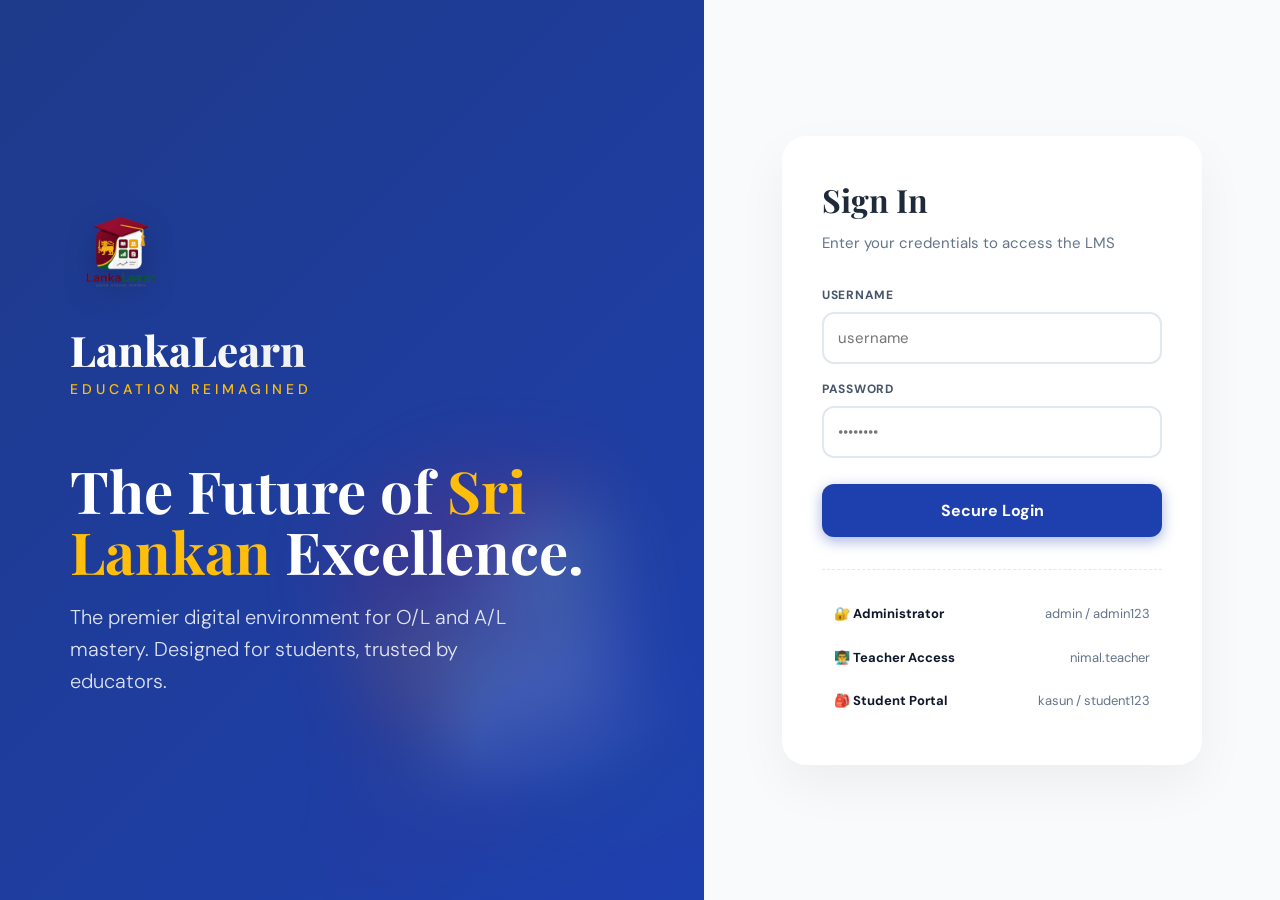
==== static/index.html @ 2060f564 "Initial commit of LankaLearn LMS" ====
<!DOCTYPE html>
<html lang="en">
<head>
    <meta charset="UTF-8">
    <meta name="viewport" content="width=device-width, initial-scale=1.0">
    <title>LankaLearn LMS – Sign In</title>
    
    <link rel="preconnect" href="https://fonts.googleapis.com">
    <link href="https://fonts.googleapis.com/css2?family=Playfair+Display:wght@700;800&family=DM+Sans:wght@300;400;500;700&display=swap" rel="stylesheet">
    
    <link rel="stylesheet" href="/static/styles.css">

    <style>
        :root {
            --sl-gold: #ffbe0b; 
            --sl-blue: #1e3a8a;
        }

        body.login-body {
            min-height: 100vh;
            display: grid;
            grid-template-columns: 1.1fr 0.9fr;
            font-family: 'DM Sans', sans-serif;
            background: #ffffff;
            margin: 0;
        }

        /* --- Left Panel (The "Hero" Section) --- */
        .login-left {
            background: linear-gradient(135deg, #1e3a8a 0%, #1e40af 100%);
            display: flex;
            flex-direction: column;
            justify-content: center;
            align-items: flex-start;
            padding: 60px 10%;
            position: relative;
            overflow: hidden;
            color: white;
        }

        /* Large Blurred Background Logo (The Watermark) */
        .bg-watermark {
            position: absolute;
            right: -10%;
            bottom: -5%;
            width: 80%;
            opacity: 0.15;
            filter: blur(40px) brightness(1.5);
            pointer-events: none;
            transform: rotate(-15deg);
            z-index: 0;
        }

        .brand-logo-container {
            position: relative;
            z-index: 2;
            margin-bottom: 60px;
        }

        /* Main Logo */
        .main-logo {
            height: 100px; 
            width: auto;
            margin-bottom: 20px;
            filter: drop-shadow(0 10px 15px rgba(0,0,0,0.2));
        }

        .brand-name {
            font-family: 'Playfair Display', serif;
            font-size: 42px;
            font-weight: 800;
            line-height: 1;
            background: linear-gradient(to right, #ffffff, #f0f0f0);
            -webkit-background-clip: text;
            background-clip: text; /* FIX: Added standard property */
            -webkit-text-fill-color: transparent;
        }

        .brand-tagline {
            font-size: 14px;
            font-weight: 500;
            color: var(--sl-gold);
            letter-spacing: 4px;
            text-transform: uppercase;
            margin-top: 8px;
        }

        .login-headline {
            font-family: 'Playfair Display', serif;
            font-size: 58px;
            line-height: 1.05;
            font-weight: 700;
            margin-bottom: 20px;
            position: relative;
            z-index: 2;
        }

        .login-headline span {
            color: var(--sl-gold);
        }

        .login-subtext {
            font-size: 20px;
            color: rgba(255,255,255,0.85);
            line-height: 1.6;
            max-width: 480px;
            position: relative;
            z-index: 2;
            font-weight: 300;
        }

        /* --- Right Panel (Clean & Modern) --- */
        .login-right {
            display: flex;
            flex-direction: column;
            justify-content: center;
            align-items: center;
            padding: 60px;
            background: #f8fafc;
        }

        .login-card {
            width: 100%;
            max-width: 420px;
            background: white;
            padding: 40px;
            border-radius: 24px;
            box-shadow: 0 20px 50px rgba(0,0,0,0.05);
        }

        .login-title {
            font-family: 'Playfair Display', serif;
            font-size: 32px;
            font-weight: 700;
            color: #1e293b;
            margin-bottom: 8px;
        }

        .login-subtitle {
            font-size: 15px;
            color: #64748b;
            margin-bottom: 32px;
        }

        .login-btn {
            width: 100%;
            padding: 16px;
            background: #1e40af;
            color: white;
            border: none;
            border-radius: 12px;
            font-family: 'DM Sans', sans-serif;
            font-size: 16px;
            font-weight: 700;
            cursor: pointer;
            transition: all 0.3s cubic-bezier(0.4, 0, 0.2, 1);
            margin-top: 10px;
            box-shadow: 0 4px 14px rgba(30, 64, 175, 0.4);
        }

        .login-btn:hover {
            background: #1e3a8a;
            transform: translateY(-2px);
            box-shadow: 0 6px 20px rgba(30, 64, 175, 0.5);
        }

        /* Form Controls */
        .form-group label {
            font-size: 12px;
            font-weight: 700;
            color: #475569;
            text-transform: uppercase;
            margin-bottom: 8px;
            display: block;
        }

        .form-control {
            border: 2px solid #e2e8f0 !important;
            padding: 14px !important;
            border-radius: 12px !important;
            background: #ffffff !important;
            font-size: 15px !important;
        }

        .form-control:focus {
            border-color: #1e40af !important;
            box-shadow: 0 0 0 4px rgba(30, 64, 175, 0.1) !important;
        }

        /* Demo Section */
        .demo-creds {
            margin-top: 32px;
            border-top: 1px dashed #e2e8f0;
            padding-top: 24px;
        }

        .demo-row {
            display: flex;
            justify-content: space-between;
            padding: 10px 12px;
            border-radius: 8px;
            cursor: pointer;
            margin-bottom: 4px;
            transition: all 0.2s;
            font-size: 13px;
        }

        .demo-row:hover {
            background: #eff6ff;
            color: #1e40af;
        }

        @media (max-width: 1024px) {
            body.login-body { grid-template-columns: 1fr; }
            .login-left { display: none; }
        }
    </style>
</head>
<body class="login-body">

<div class="login-left">
    <img src="/static/logo/logo.PNG" class="bg-watermark" alt="">

    <div class="brand-logo-container">
        <img src="/static/logo/logo.PNG" class="main-logo" alt="LankaLearn Logo">
        <div class="brand-name">LankaLearn</div>
        <div class="brand-tagline">Education Reimagined</div>
    </div>

    <h1 class="login-headline">The Future of <span>Sri Lankan</span> Excellence.</h1>
    <p class="login-subtext">
        The premier digital environment for O/L and A/L mastery. Designed for students, trusted by educators.
    </p>
</div>

<div class="login-right">
    <div class="login-card">
        <h2 class="login-title">Sign In</h2>
        <p class="login-subtitle">Enter your credentials to access the LMS</p>

        <div class="error-msg" id="loginError"></div>

        <form id="loginForm">
            <div class="form-group">
                <label>Username</label>
                <input type="text" id="username" class="form-control" placeholder="username" required autocomplete="username">
            </div>
            <div class="form-group">
                <label>Password</label>
                <input type="password" id="password" class="form-control" placeholder="••••••••" required autocomplete="current-password">
            </div>
            <button type="submit" class="login-btn">Secure Login</button>
        </form>

        <div class="demo-creds">
            <div class="demo-row" onclick="fillCreds('admin','admin123')">
                <span class="bold">🔐 Administrator</span>
                <span class="text-muted">admin / admin123</span>
            </div>
            <div class="demo-row" onclick="fillCreds('nimal.teacher','teacher123')">
                <span class="bold">👨‍🏫 Teacher Access</span>
                <span class="text-muted">nimal.teacher</span>
            </div>
            <div class="demo-row" onclick="fillCreds('kasun','student123')">
                <span class="bold">🎒 Student Portal</span>
                <span class="text-muted">kasun / student123</span>
            </div>
        </div>
    </div>
</div>

<script>
    function fillCreds(u, p) {
        document.getElementById('username').value = u;
        document.getElementById('password').value = p;
        document.getElementById('username').focus();
    }

    document.getElementById('loginForm').addEventListener('submit', async (e) => {
        e.preventDefault();
        const errEl = document.getElementById('loginError');
        const btn = e.target.querySelector('button');
        
        errEl.style.display = 'none';
        btn.textContent = 'Verifying...';
        btn.disabled = true;

        const fd = new FormData();
        fd.append('username', document.getElementById('username').value);
        fd.append('password', document.getElementById('password').value);

        try {
            const res = await fetch('/api/auth/login', { method:'POST', body: fd });
            if (res.ok) {
                window.location.href = '/dashboard';
            } else {
                const data = await res.json();
                errEl.textContent = data.detail || 'Authentication failed.';
                errEl.style.display = 'block';
                btn.textContent = 'Secure Login';
                btn.disabled = false;
            }
        } catch (err) {
            errEl.textContent = 'Connection error.';
            errEl.style.display = 'block';
            btn.textContent = 'Secure Login';
            btn.disabled = false;
        }
    });
</script>
</body>
</html>
---- static/styles.css ----
/* ============================================================
   LankaLearn LMS — Canvas-inspired styles
   Primary: #1e40af | Accent: #2563eb | Font: DM Sans
   ============================================================ */

:root {
  --primary: #1e40af;
  --primary-dark: #1e3a8a;
  --primary-light: #dbeafe;
  --primary-mid: #2563eb;
  --accent: #0ea5e9;
  --success: #16a34a;
  --warning: #d97706;
  --danger: #dc2626;
  --sidebar-w: 240px;
  --header-h: 58px;
  --text: #0f172a;
  --text-muted: #64748b;
  --text-light: #94a3b8;
  --border: #e2e8f0;
  --bg: #f1f5f9;
  --card-bg: #ffffff;
  --radius: 10px;
  --shadow: 0 1px 3px rgba(0,0,0,0.08), 0 1px 2px rgba(0,0,0,0.04);
  --shadow-md: 0 4px 12px rgba(0,0,0,0.1);
}

*, *::before, *::after { box-sizing: border-box; margin: 0; padding: 0; }

body {
  font-family: 'DM Sans', sans-serif;
  color: var(--text);
  background: var(--bg);
  line-height: 1.5;
  font-size: 14px;
}

/* ---- Header ---- */
.top-header {
  position: fixed;
  top: 0; left: 0; right: 0;
  height: var(--header-h);
  background: var(--primary-dark);
  display: flex;
  align-items: center;
  justify-content: space-between;
  padding: 0 20px 0 16px;
  z-index: 200;
  box-shadow: 0 2px 8px rgba(0,0,0,0.2);
}

.header-left {
  display: flex;
  align-items: center;
  gap: 16px;
}

.sidebar-toggle {
  background: none;
  border: none;
  color: rgba(255,255,255,0.8);
  font-size: 20px;
  cursor: pointer;
  padding: 4px 8px;
  border-radius: 6px;
  transition: background 0.15s, color 0.15s;
}
.sidebar-toggle:hover { background: rgba(255,255,255,0.1); color: white; }

.brand {
  display: flex;
  align-items: center;
  gap: 9px;
  text-decoration: none;
}
.brand-icon-small { font-size: 22px; }
.brand-text {
  font-family: 'Playfair Display', serif;
  font-size: 19px;
  font-weight: 700;
  color: white;
  letter-spacing: -0.3px;
}

.page-title-area {
  padding-left: 16px;
  border-left: 1px solid rgba(255,255,255,0.2);
  margin-left: 4px;
}
.page-title {
  font-size: 14px;
  font-weight: 500;
  color: rgba(255,255,255,0.75);
}

.header-right { display: flex; align-items: center; gap: 16px; }

.header-user {
  display: flex;
  align-items: center;
  gap: 10px;
  cursor: pointer;
  position: relative;
  padding: 6px 10px;
  border-radius: 8px;
  transition: background 0.15s;
}
.header-user:hover { background: rgba(255,255,255,0.1); }
.header-user:hover .user-dropdown { display: block; }

.user-avatar {
  width: 34px; height: 34px;
  background: linear-gradient(135deg, #60a5fa, #a78bfa);
  border-radius: 50%;
  display: flex;
  align-items: center;
  justify-content: center;
  font-weight: 700;
  font-size: 13px;
  color: white;
  flex-shrink: 0;
}

.user-name {
  font-size: 13px;
  font-weight: 600;
  color: white;
}
.user-role {
  font-size: 11px;
  color: rgba(255,255,255,0.6);
  text-transform: capitalize;
}

.user-dropdown {
  display: none;
  position: absolute;
  top: calc(100% + 4px);
  right: 0;
  background: white;
  border: 1px solid var(--border);
  border-radius: 8px;
  box-shadow: var(--shadow-md);
  min-width: 140px;
  overflow: hidden;
  z-index: 300;
}
.dropdown-item {
  padding: 10px 16px;
  font-size: 13px;
  color: var(--text);
  cursor: pointer;
  transition: background 0.15s;
}
.dropdown-item:hover { background: #f8fafc; }

/* ---- Layout ---- */
.app-layout {
  display: flex;
  margin-top: var(--header-h);
  min-height: calc(100vh - var(--header-h));
}

/* ---- Sidebar ---- */
.sidebar {
  width: var(--sidebar-w);
  background: white;
  border-right: 1px solid var(--border);
  flex-shrink: 0;
  position: fixed;
  top: var(--header-h);
  bottom: 0;
  left: 0;
  overflow-y: auto;
  transition: transform 0.25s;
  z-index: 100;
}
.sidebar.collapsed { transform: translateX(calc(-1 * var(--sidebar-w))); }

.sidebar-section {
  padding: 12px 0;
}

.sidebar-heading {
  font-size: 10px;
  font-weight: 700;
  text-transform: uppercase;
  letter-spacing: 1.2px;
  color: var(--text-light);
  padding: 12px 20px 6px;
}

.sidebar-item {
  display: flex;
  align-items: center;
  gap: 10px;
  padding: 9px 20px;
  color: var(--text-muted);
  font-size: 13.5px;
  font-weight: 500;
  cursor: pointer;
  border-left: 3px solid transparent;
  transition: all 0.15s;
  user-select: none;
}
.sidebar-item:hover {
  background: var(--primary-light);
  color: var(--primary);
  border-left-color: var(--primary-light);
}
.sidebar-item.active {
  background: var(--primary-light);
  color: var(--primary-dark);
  border-left-color: var(--primary);
  font-weight: 600;
}
.sidebar-item .si-icon { font-size: 16px; width: 20px; text-align: center; }
.sidebar-item .si-badge {
  margin-left: auto;
  background: var(--primary);
  color: white;
  border-radius: 10px;
  font-size: 10px;
  padding: 1px 7px;
  font-weight: 600;
}

.sidebar-divider {
  height: 1px;
  background: var(--border);
  margin: 8px 16px;
}

.sidebar-course-list {
  padding: 0;
}
.sidebar-course-item {
  display: flex;
  align-items: center;
  gap: 10px;
  padding: 8px 20px;
  cursor: pointer;
  border-left: 3px solid transparent;
  transition: all 0.15s;
}
.sidebar-course-item:hover { background: #f8fafc; border-left-color: var(--border); }
.sidebar-course-item.active { background: var(--primary-light); border-left-color: var(--primary); }
.course-dot {
  width: 28px; height: 28px;
  border-radius: 8px;
  display: flex; align-items: center; justify-content: center;
  font-size: 11px;
  font-weight: 700;
  color: white;
  flex-shrink: 0;
}
.course-dot-label {
  font-size: 12.5px;
  font-weight: 500;
  color: var(--text-muted);
  line-height: 1.2;
}
.course-dot-code { font-size: 10px; color: var(--text-light); }

/* ---- Main Content ---- */
.main-content {
  flex: 1;
  margin-left: var(--sidebar-w);
  padding: 28px;
  min-height: calc(100vh - var(--header-h));
  transition: margin-left 0.25s;
}
.main-content.expanded { margin-left: 0; }

/* ---- Cards ---- */
.card {
  background: var(--card-bg);
  border: 1px solid var(--border);
  border-radius: var(--radius);
  box-shadow: var(--shadow);
  overflow: hidden;
}
.card-header {
  padding: 16px 20px;
  border-bottom: 1px solid var(--border);
  display: flex;
  align-items: center;
  justify-content: space-between;
  background: #fafafa;
}
.card-title {
  font-size: 15px;
  font-weight: 700;
  color: var(--text);
}
.card-body { padding: 20px; }

/* ---- Page Header ---- */
.page-header {
  margin-bottom: 24px;
}
.page-header h1 {
  font-family: 'Playfair Display', serif;
  font-size: 26px;
  font-weight: 700;
  color: var(--text);
  margin-bottom: 4px;
}
.page-header p {
  font-size: 14px;
  color: var(--text-muted);
}
.page-header-row {
  display: flex;
  align-items: flex-start;
  justify-content: space-between;
  gap: 16px;
}

/* ---- Buttons ---- */
.btn {
  display: inline-flex;
  align-items: center;
  gap: 6px;
  padding: 8px 16px;
  border-radius: 8px;
  font-family: 'DM Sans', sans-serif;
  font-size: 13.5px;
  font-weight: 600;
  cursor: pointer;
  border: none;
  transition: all 0.15s;
  white-space: nowrap;
}
.btn-primary {
  background: var(--primary);
  color: white;
}
.btn-primary:hover { background: var(--primary-dark); box-shadow: 0 4px 12px rgba(30,64,175,0.3); }

.btn-secondary {
  background: white;
  color: var(--text);
  border: 1.5px solid var(--border);
}
.btn-secondary:hover { background: #f8fafc; border-color: #cbd5e1; }

.btn-success {
  background: var(--success);
  color: white;
}
.btn-success:hover { background: #15803d; }

.btn-danger {
  background: var(--danger);
  color: white;
}
.btn-danger:hover { background: #b91c1c; }

.btn-sm {
  padding: 5px 11px;
  font-size: 12px;
  border-radius: 6px;
}
.btn-xs {
  padding: 3px 8px;
  font-size: 11px;
  border-radius: 5px;
}
.btn-ghost {
  background: transparent;
  color: var(--primary);
  border: none;
}
.btn-ghost:hover { background: var(--primary-light); }

/* ---- Forms ---- */
.form-row {
  display: grid;
  gap: 16px;
  margin-bottom: 16px;
}
.form-row-2 { grid-template-columns: 1fr 1fr; }
.form-row-3 { grid-template-columns: 1fr 1fr 1fr; }

.form-group { margin-bottom: 16px; }
.form-group label {
  display: block;
  font-size: 12px;
  font-weight: 700;
  color: var(--text-muted);
  text-transform: uppercase;
  letter-spacing: 0.7px;
  margin-bottom: 6px;
}
.form-control {
  width: 100%;
  padding: 9px 13px;
  border: 1.5px solid var(--border);
  border-radius: 8px;
  font-family: 'DM Sans', sans-serif;
  font-size: 13.5px;
  color: var(--text);
  transition: border-color 0.15s, box-shadow 0.15s;
  background: white;
}
.form-control:focus {
  outline: none;
  border-color: var(--primary);
  box-shadow: 0 0 0 3px rgba(30,64,175,0.1);
}
textarea.form-control {
  resize: vertical;
  min-height: 90px;
}
select.form-control { cursor: pointer; }

/* ---- Tables ---- */
.table-wrapper {
  overflow-x: auto;
  border-radius: var(--radius);
  border: 1px solid var(--border);
}
table {
  width: 100%;
  border-collapse: collapse;
}
thead th {
  background: #f8fafc;
  padding: 11px 16px;
  font-size: 11px;
  font-weight: 700;
  text-transform: uppercase;
  letter-spacing: 0.8px;
  color: var(--text-muted);
  border-bottom: 1px solid var(--border);
  text-align: left;
  white-space: nowrap;
}
tbody td {
  padding: 12px 16px;
  border-bottom: 1px solid #f1f5f9;
  font-size: 13.5px;
  color: var(--text);
}
tbody tr:last-child td { border-bottom: none; }
tbody tr:hover { background: #f8fafc; }

/* ---- Badges / Tags ---- */
.badge {
  display: inline-block;
  padding: 2px 9px;
  border-radius: 20px;
  font-size: 11px;
  font-weight: 700;
  text-transform: uppercase;
  letter-spacing: 0.5px;
}
.badge-blue { background: #dbeafe; color: #1e40af; }
.badge-green { background: #dcfce7; color: #15803d; }
.badge-yellow { background: #fef9c3; color: #a16207; }
.badge-red { background: #fee2e2; color: #b91c1c; }
.badge-gray { background: #f1f5f9; color: #475569; }
.badge-purple { background: #ede9fe; color: #6d28d9; }

/* ---- Stat Cards ---- */
.stat-grid {
  display: grid;
  grid-template-columns: repeat(auto-fill, minmax(180px, 1fr));
  gap: 16px;
  margin-bottom: 28px;
}
.stat-card {
  background: white;
  border: 1px solid var(--border);
  border-radius: var(--radius);
  padding: 20px;
  display: flex;
  flex-direction: column;
  gap: 6px;
  box-shadow: var(--shadow);
}
.stat-icon { font-size: 26px; margin-bottom: 4px; }
.stat-value {
  font-size: 30px;
  font-weight: 700;
  color: var(--primary-dark);
  font-family: 'Playfair Display', serif;
}
.stat-label { font-size: 12px; color: var(--text-muted); font-weight: 500; }

/* ---- Course Cards ---- */
.course-grid {
  display: grid;
  grid-template-columns: repeat(auto-fill, minmax(280px, 1fr));
  gap: 18px;
}
.course-card {
  background: white;
  border: 1px solid var(--border);
  border-radius: var(--radius);
  overflow: hidden;
  box-shadow: var(--shadow);
  transition: transform 0.2s, box-shadow 0.2s;
  cursor: pointer;
}
.course-card:hover { transform: translateY(-2px); box-shadow: var(--shadow-md); }
.course-card-banner {
  height: 8px;
}
.course-card-body { padding: 18px; }
.course-card-code {
  font-size: 10.5px;
  font-weight: 700;
  text-transform: uppercase;
  letter-spacing: 1px;
  color: var(--primary);
  margin-bottom: 4px;
}
.course-card-name {
  font-size: 16px;
  font-weight: 700;
  color: var(--text);
  margin-bottom: 6px;
  line-height: 1.3;
}
.course-card-desc {
  font-size: 12.5px;
  color: var(--text-muted);
  margin-bottom: 14px;
  line-height: 1.5;
  display: -webkit-box;
  -webkit-line-clamp: 2;
  line-clamp: 2; /* FIX: Added standard property */
  -webkit-box-orient: vertical;
  overflow: hidden;
}
.course-card-footer {
  display: flex;
  align-items: center;
  justify-content: space-between;
  padding-top: 12px;
  border-top: 1px solid var(--border);
}
.course-card-teacher {
  font-size: 12px;
  color: var(--text-muted);
  display: flex;
  align-items: center;
  gap: 5px;
}

/* ---- Module view ---- */
.module-block {
  border: 1px solid var(--border);
  border-radius: var(--radius);
  overflow: hidden;
  margin-bottom: 16px;
  background: white;
  box-shadow: var(--shadow);
}
.module-header {
  padding: 14px 18px;
  background: linear-gradient(to right, #eff6ff, #f8fafc);
  border-bottom: 1px solid var(--border);
  display: flex;
  align-items: center;
  justify-content: space-between;
  cursor: pointer;
}
.module-header-left { display: flex; align-items: center; gap: 10px; }
.module-chevron {
  font-size: 11px;
  color: var(--text-muted);
  transition: transform 0.2s;
}
.module-chevron.open { transform: rotate(90deg); }
.module-title {
  font-size: 14.5px;
  font-weight: 700;
  color: var(--primary-dark);
}
.module-desc {
  font-size: 12px;
  color: var(--text-muted);
}

/* FIX: Removed empty .module-items { } rule */

.module-item {
  display: flex;
  align-items: center;
  gap: 14px;
  padding: 11px 20px 11px 34px;
  border-bottom: 1px solid #f1f5f9;
  transition: background 0.15s;
  cursor: pointer;
}
.module-item:last-child { border-bottom: none; }
.module-item:hover { background: #f0f9ff; }
.module-item-icon { font-size: 15px; width: 20px; text-align: center; }
.module-item-title {
  font-size: 13.5px;
  font-weight: 500;
  color: var(--primary-mid);
  flex: 1;
}
.module-item-meta { font-size: 11.5px; color: var(--text-light); white-space: nowrap; }

/* ---- Discussion ---- */
.discussion-post {
  padding: 14px 16px;
  background: #f8fafc;
  border-radius: 8px;
  margin-bottom: 10px;
  border: 1px solid var(--border);
}
.discussion-post.reply {
  margin-left: 30px;
  background: white;
  border-left: 3px solid #bfdbfe;
}
.post-author {
  font-weight: 700;
  font-size: 13px;
  color: var(--primary-dark);
}
.post-time { font-size: 11px; color: var(--text-light); margin-left: 8px; }
.post-body { font-size: 13.5px; color: var(--text); margin-top: 6px; line-height: 1.55; }
.post-reply-btn {
  font-size: 11.5px;
  color: var(--primary);
  cursor: pointer;
  margin-top: 6px;
  font-weight: 600;
}
.post-reply-btn:hover { text-decoration: underline; }

/* ---- Gradebook ---- */
.gradebook-table th { min-width: 100px; }
.grade-cell {
  text-align: center;
  font-weight: 600;
}
.grade-a { color: var(--success); }
.grade-b { color: #0891b2; }
.grade-c { color: var(--warning); }
.grade-f { color: var(--danger); }
.grade-blank { color: var(--text-light); }
.total-pct {
  font-weight: 700;
  font-size: 15px;
}

/* ---- Announcements ---- */
.announcement-item {
  padding: 16px 20px;
  border-bottom: 1px solid var(--border);
}
.announcement-item:last-child { border-bottom: none; }
.ann-title {
  font-size: 14.5px;
  font-weight: 700;
  color: var(--text);
  margin-bottom: 4px;
}
.ann-meta { font-size: 11.5px; color: var(--text-muted); margin-bottom: 8px; }
.ann-body { font-size: 13px; color: var(--text-muted); line-height: 1.5; }

/* ---- Submission / Grade view ---- */
.submission-view {
  background: #f0f9ff;
  border: 1px solid #bae6fd;
  border-radius: 8px;
  padding: 16px;
  margin-top: 16px;
}
.grade-pill {
  display: inline-block;
  padding: 4px 14px;
  border-radius: 20px;
  font-size: 18px;
  font-weight: 700;
  background: var(--primary);
  color: white;
}

/* ---- Rubric ---- */
.rubric-table { width: 100%; border-collapse: collapse; }
.rubric-table th, .rubric-table td {
  padding: 10px 14px;
  border: 1px solid var(--border);
  font-size: 13px;
}
.rubric-table th { background: #eff6ff; font-weight: 700; color: var(--primary-dark); }
.rubric-pts { font-weight: 700; color: var(--primary); text-align: center; }

/* ---- Calendar ---- */
.calendar-event {
  display: flex;
  align-items: center;
  gap: 14px;
  padding: 12px 16px;
  border-bottom: 1px solid var(--border);
  transition: background 0.15s;
}
.calendar-event:last-child { border-bottom: none; }
.calendar-event:hover { background: #f8fafc; }
.cal-date-box {
  width: 46px;
  text-align: center;
  flex-shrink: 0;
  background: var(--primary-light);
  border-radius: 8px;
  padding: 6px 4px;
}
.cal-day { font-size: 20px; font-weight: 700; color: var(--primary-dark); line-height: 1; }
.cal-month { font-size: 10px; font-weight: 600; color: var(--primary); text-transform: uppercase; }
.cal-info { flex: 1; }
.cal-title { font-size: 13.5px; font-weight: 600; color: var(--text); }
.cal-course { font-size: 12px; color: var(--text-muted); }

/* ---- Tabs ---- */
.tabs {
  display: flex;
  gap: 0;
  border-bottom: 2px solid var(--border);
  margin-bottom: 24px;
}
.tab-btn {
  padding: 10px 18px;
  font-size: 13.5px;
  font-weight: 600;
  color: var(--text-muted);
  cursor: pointer;
  border: none;
  background: none;
  border-bottom: 2.5px solid transparent;
  margin-bottom: -2px;
  transition: color 0.15s, border-color 0.15s;
  font-family: 'DM Sans', sans-serif;
}
.tab-btn:hover { color: var(--primary); }
.tab-btn.active { color: var(--primary); border-bottom-color: var(--primary); }
.tab-panel { display: none; }
.tab-panel.active { display: block; }

/* ---- Syllabus ---- */
.syllabus-content {
  font-size: 14px;
  line-height: 1.7;
  color: var(--text);
}
.syllabus-content h3 { font-family: 'Playfair Display', serif; font-size: 20px; margin-bottom: 8px; color: var(--primary-dark); }
.syllabus-content h4 { font-size: 14px; font-weight: 700; margin: 16px 0 6px; color: var(--text); }
.syllabus-content ul { padding-left: 20px; }
.syllabus-content li { margin-bottom: 4px; }
.syllabus-content p { margin-bottom: 10px; }

/* ---- Modal ---- */
.modal-overlay {
  display: none;
  position: fixed; inset: 0;
  background: rgba(0,0,0,0.45);
  z-index: 500;
  align-items: center;
  justify-content: center;
}
.modal-overlay.open { display: flex; }
.modal-box {
  background: white;
  border-radius: 14px;
  width: 90%;
  max-width: 580px;
  max-height: 85vh;
  display: flex;
  flex-direction: column;
  box-shadow: 0 20px 60px rgba(0,0,0,0.25);
  animation: modalIn 0.2s ease;
}
.modal-box-lg { max-width: 780px; }
@keyframes modalIn {
  from { opacity: 0; transform: scale(0.95) translateY(-10px); }
  to   { opacity: 1; transform: scale(1) translateY(0); }
}
.modal-header {
  padding: 18px 22px;
  border-bottom: 1px solid var(--border);
  display: flex;
  align-items: center;
  justify-content: space-between;
  flex-shrink: 0;
}
.modal-header h3 {
  font-size: 16px;
  font-weight: 700;
  color: var(--text);
}
.modal-close {
  background: none;
  border: none;
  font-size: 18px;
  cursor: pointer;
  color: var(--text-muted);
  padding: 2px 6px;
  border-radius: 4px;
}
.modal-close:hover { background: #f1f5f9; }
.modal-body {
  padding: 22px;
  overflow-y: auto;
}
.modal-footer {
  padding: 16px 22px;
  border-top: 1px solid var(--border);
  display: flex;
  gap: 10px;
  justify-content: flex-end;
  flex-shrink: 0;
}

/* ---- Toast ---- */
.toast-container {
  position: fixed;
  top: 70px; right: 20px;
  z-index: 600;
  display: flex;
  flex-direction: column;
  gap: 8px;
}
.toast {
  padding: 12px 18px;
  border-radius: 8px;
  font-size: 13.5px;
  font-weight: 600;
  box-shadow: var(--shadow-md);
  animation: toastIn 0.25s ease;
  max-width: 320px;
}
@keyframes toastIn {
  from { opacity: 0; transform: translateX(20px); }
  to   { opacity: 1; transform: translateX(0); }
}
.toast-success { background: #dcfce7; color: #15803d; border: 1px solid #86efac; }
.toast-error   { background: #fee2e2; color: #b91c1c; border: 1px solid #fca5a5; }
.toast-info    { background: #dbeafe; color: #1e40af; border: 1px solid #93c5fd; }

/* ---- Loading ---- */
.loading-state {
  display: flex;
  flex-direction: column;
  align-items: center;
  gap: 16px;
  padding: 60px 20px;
  color: var(--text-muted);
}
.spinner {
  width: 36px; height: 36px;
  border: 3px solid var(--primary-light);
  border-top-color: var(--primary);
  border-radius: 50%;
  animation: spin 0.7s linear infinite;
}
@keyframes spin { to { transform: rotate(360deg); } }

/* ---- Empty state ---- */
.empty-state {
  text-align: center;
  padding: 48px 20px;
  color: var(--text-muted);
}
.empty-state .empty-icon { font-size: 42px; margin-bottom: 12px; }
.empty-state p { font-size: 14px; }

/* ---- Utilities ---- */
.flex { display: flex; }
.flex-center { display: flex; align-items: center; justify-content: center; }
.gap-8 { gap: 8px; }
.gap-12 { gap: 12px; }
.gap-16 { gap: 16px; }
.mt-8 { margin-top: 8px; }
.mt-16 { margin-top: 16px; }
.mt-24 { margin-top: 24px; }
.mb-16 { margin-bottom: 16px; }
.mb-24 { margin-bottom: 24px; }
.text-muted { color: var(--text-muted); }
.text-sm { font-size: 12px; }
.text-right { text-align: right; }
.bold { font-weight: 700; }
.w-full { width: 100%; }

/* ---- Color palette for courses ---- */
.course-color-0 { background: #1e40af; }
.course-color-1 { background: #0891b2; }
.course-color-2 { background: #059669; }
.course-color-3 { background: #7c3aed; }
.course-color-4 { background: #b45309; }
.course-color-5 { background: #be185d; }

.course-banner-0 { background: linear-gradient(to right, #1e40af, #3b82f6); }
.course-banner-1 { background: linear-gradient(to right, #0891b2, #38bdf8); }
.course-banner-2 { background: linear-gradient(to right, #059669, #34d399); }
.course-banner-3 { background: linear-gradient(to right, #7c3aed, #a78bfa); }
.course-banner-4 { background: linear-gradient(to right, #b45309, #fbbf24); }
.course-banner-5 { background: linear-gradient(to right, #be185d, #f472b6); }

/* ---- Responsive ---- */
@media (max-width: 900px) {
  .sidebar { transform: translateX(calc(-1 * var(--sidebar-w))); }
  .sidebar.mobile-open { transform: translateX(0); }
  .main-content { margin-left: 0; }
  .form-row-2, .form-row-3 { grid-template-columns: 1fr; }
  .stat-grid { grid-template-columns: repeat(2, 1fr); }
}

/* ---- Info alert ---- */
.alert {
  padding: 12px 16px;
  border-radius: 8px;
  font-size: 13.5px;
  margin-bottom: 16px;
}
.alert-info { background: #eff6ff; border: 1px solid #bfdbfe; color: #1e40af; }
.alert-success { background: #f0fdf4; border: 1px solid #bbf7d0; color: #15803d; }
.alert-warn { background: #fffbeb; border: 1px solid #fde68a; color: #92400e; }

/* ---- Rich text display ---- */
.rich-content { font-size: 14px; line-height: 1.7; color: var(--text); }
.rich-content h2,h3,h4 { margin: 12px 0 6px; font-family: 'Playfair Display', serif; }
.rich-content ul,ol { padding-left: 22px; }
.rich-content p { margin-bottom: 8px; }
.rich-content strong { font-weight: 700; }

/* Course nav tabs (inside course view) */
.course-nav {
  display: flex;
  gap: 0;
  border-bottom: 2px solid var(--border);
  margin-bottom: 24px;
  overflow-x: auto;
  flex-shrink: 0;
  background: white;
  border-radius: var(--radius) var(--radius) 0 0;
  padding: 0 4px;
}
.course-nav-btn {
  padding: 12px 16px;
  font-size: 13px;
  font-weight: 600;
  color: var(--text-muted);
  cursor: pointer;
  border: none;
  background: none;
  border-bottom: 2.5px solid transparent;
  margin-bottom: -2px;
  transition: color 0.15s, border-color 0.15s;
  font-family: 'DM Sans', sans-serif;
  white-space: nowrap;
}
.course-nav-btn:hover { color: var(--primary); }
.course-nav-btn.active { color: var(--primary-dark); border-bottom-color: var(--primary-dark); }

/* upcoming item */
.upcoming-item {
  display: flex; align-items: center; gap: 12px;
  padding: 10px 0;
  border-bottom: 1px solid var(--border);
}
.upcoming-item:last-child { border-bottom: none; }
.upcoming-type-icon {
  width: 32px; height: 32px;
  border-radius: 8px;
  display: flex; align-items: center; justify-content: center;
  font-size: 15px;
  flex-shrink: 0;
}

/* page content view */
.page-content-view {
  max-width: 720px;
}
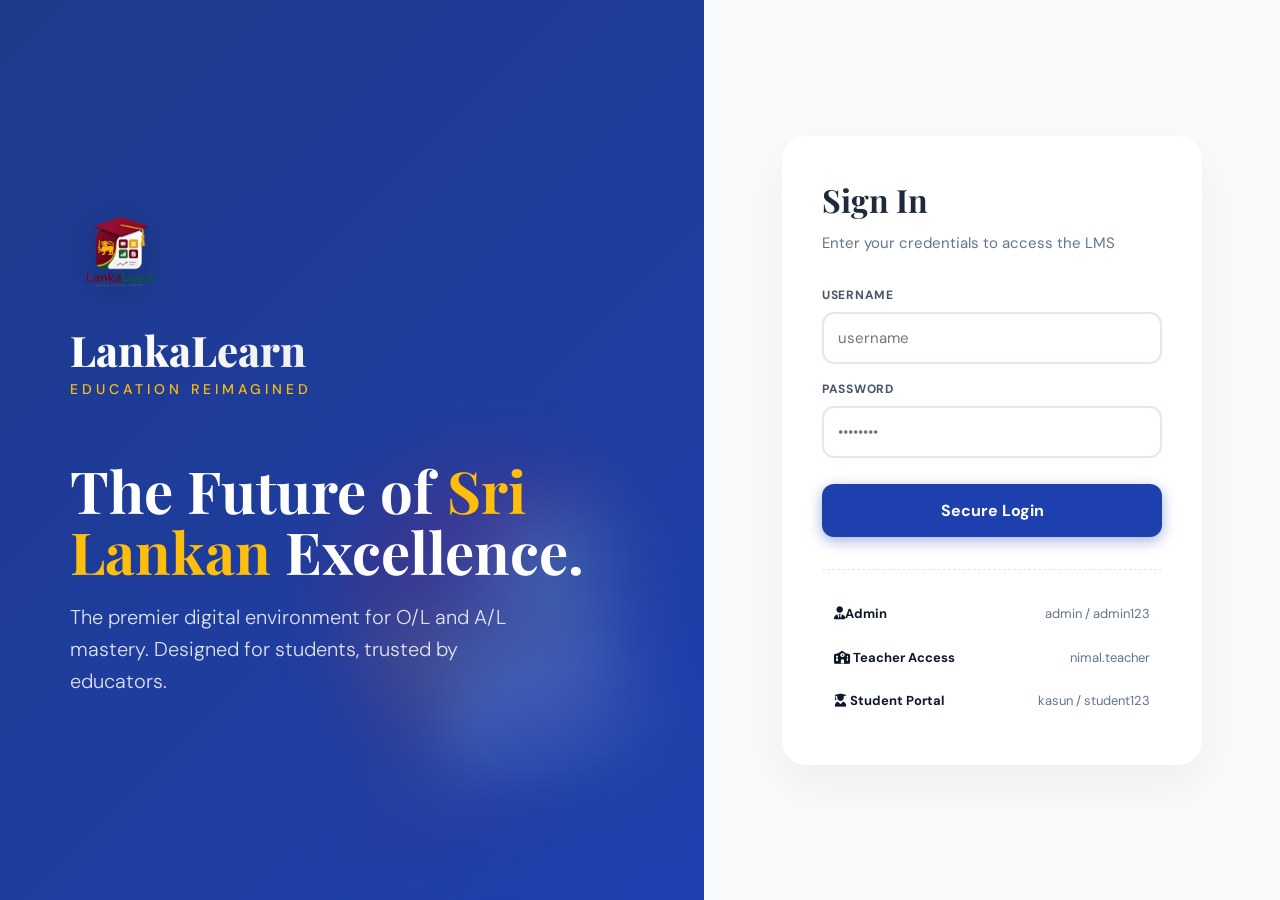
==== commit 318e29ca: "Fixed upload, quiz and attendance" ====
--- a/static/index.html
+++ b/static/index.html
@@ -9,6 +9,8 @@
     <link href="https://fonts.googleapis.com/css2?family=Playfair+Display:wght@700;800&family=DM+Sans:wght@300;400;500;700&display=swap" rel="stylesheet">
     
     <link rel="stylesheet" href="/static/styles.css">
+    <link rel="stylesheet" href="https://cdnjs.cloudflare.com/ajax/libs/font-awesome/6.0.0/css/all.min.css">
+
 
     <style>
         :root {
@@ -254,15 +256,15 @@
 
         <div class="demo-creds">
             <div class="demo-row" onclick="fillCreds('admin','admin123')">
-                <span class="bold">🔐 Administrator</span>
+                <span class="bold"><i class="fa-solid fa-user-tie"></i>Admin  </span>
                 <span class="text-muted">admin / admin123</span>
             </div>
             <div class="demo-row" onclick="fillCreds('nimal.teacher','teacher123')">
-                <span class="bold">👨‍🏫 Teacher Access</span>
+                <span class="bold"><i class="fa-solid fa-school"></i> Teacher Access</span>
                 <span class="text-muted">nimal.teacher</span>
             </div>
             <div class="demo-row" onclick="fillCreds('kasun','student123')">
-                <span class="bold">🎒 Student Portal</span>
+                <span class="bold"><i class="fa-solid fa-user-graduate"></i> Student Portal</span>
                 <span class="text-muted">kasun / student123</span>
             </div>
         </div>
--- a/static/styles.css
+++ b/static/styles.css
@@ -978,4 +978,151 @@
 /* page content view */
 .page-content-view {
   max-width: 720px;
-}+}
+
+/* LankaLearn LMS - Perfected UI
+   Tailored for the Sri Lankan Market 
+*/
+
+:root {
+  --primary: #1e40af;       /* Deep Blue */
+  --sl-maroon: #800000;     /* Sri Lankan Maroon */
+  --sl-gold: #ffbe0b;       /* Sri Lankan Gold */
+  --sidebar-bg: #ffffff;
+  --header-bg: #1e3a8a;
+  --bg-light: #f8fafc;
+  --radius: 12px;
+}
+
+/* Persistent Top Bar with Gold Accent */
+.top-header {
+  background: var(--header-bg);
+  border-bottom: 4px solid var(--sl-gold);
+  height: 64px;
+  display: flex;
+  align-items: center;
+  padding: 0 24px;
+  position: fixed;
+  top: 0; left: 0; right: 0;
+  z-index: 1000;
+}
+
+.brand-text {
+  font-family: 'Playfair Display', serif;
+  color: white;
+  font-size: 22px;
+  font-weight: 800;
+}
+
+/* Professional Sidebar */
+.sidebar {
+  width: 260px;
+  background: var(--sidebar-bg);
+  border-right: 1px solid #e2e8f0;
+  height: 100vh;
+  position: fixed;
+  top: 64px;
+  padding-top: 20px;
+}
+
+.sidebar-item {
+  padding: 12px 24px;
+  display: flex;
+  align-items: center;
+  gap: 12px;
+  color: #475569;
+  font-weight: 500;
+  transition: all 0.2s;
+  cursor: pointer;
+}
+
+.sidebar-item:hover, .sidebar-item.active {
+  background: #eff6ff;
+  color: var(--primary);
+  border-right: 4px solid var(--primary);
+}
+
+/* Canvas-style Course Navigation */
+.course-nav {
+  background: white;
+  padding: 0 10px;
+  display: flex;
+  gap: 20px;
+  border-bottom: 2px solid #e2e8f0;
+  margin-bottom: 30px;
+  overflow-x: auto;
+}
+
+.course-nav-btn {
+  padding: 15px 5px;
+  border: none;
+  background: none;
+  font-weight: 600;
+  color: #64748b;
+  border-bottom: 3px solid transparent;
+  cursor: button;
+}
+
+.course-nav-btn.active {
+  color: var(--primary);
+  border-bottom-color: var(--primary);
+}
+
+/* Improved Grade Badges for LK Standards */
+.grade-a { color: #16a34a; font-weight: bold; } /* Distinction */
+.grade-f { color: #dc2626; font-weight: bold; } /* Weak */
+
+/* Sign Out Button in Dropdown */
+.user-dropdown {
+  background: white;
+  box-shadow: 0 10px 15px -3px rgba(0, 0, 0, 0.1);
+  border-radius: 8px;
+  padding: 8px;
+}
+
+/* ---- Advanced Attendance UI ---- */
+.att-dashboard {
+  display: grid;
+  grid-template-columns: repeat(3, 1fr);
+  gap: 16px;
+  margin-bottom: 24px;
+}
+.att-stat-card {
+  background: white;
+  padding: 16px;
+  border-radius: 12px;
+  border: 1px solid var(--border);
+  display: flex;
+  flex-direction: column;
+  align-items: center;
+  box-shadow: 0 2px 4px rgba(0,0,0,0.02);
+}
+.att-stat-value { font-size: 32px; font-weight: 800; line-height: 1; margin-bottom: 4px; }
+.att-stat-label { font-size: 11px; font-weight: 700; color: var(--text-muted); text-transform: uppercase; letter-spacing: 0.5px; }
+.text-green { color: #16a34a; }
+.text-red { color: #dc2626; }
+.text-yellow { color: #d97706; }
+
+.att-btn-group {
+  display: inline-flex;
+  border-radius: 8px;
+  overflow: hidden;
+  border: 1px solid var(--border);
+  background: #f8fafc;
+}
+.att-btn {
+  padding: 8px 16px;
+  font-size: 13px;
+  font-weight: 600;
+  cursor: pointer;
+  border: none;
+  background: transparent;
+  color: var(--text-muted);
+  transition: all 0.2s;
+  border-right: 1px solid var(--border);
+}
+.att-btn:last-child { border-right: none; }
+.att-btn:hover { background: #f1f5f9; color: var(--text); }
+.att-btn.present.active { background: #dcfce7; color: #15803d; box-shadow: inset 0 0 0 1px #86efac; }
+.att-btn.absent.active { background: #fee2e2; color: #b91c1c; box-shadow: inset 0 0 0 1px #fca5a5; }
+.att-btn.late.active { background: #fef9c3; color: #a16207; box-shadow: inset 0 0 0 1px #fde047; }
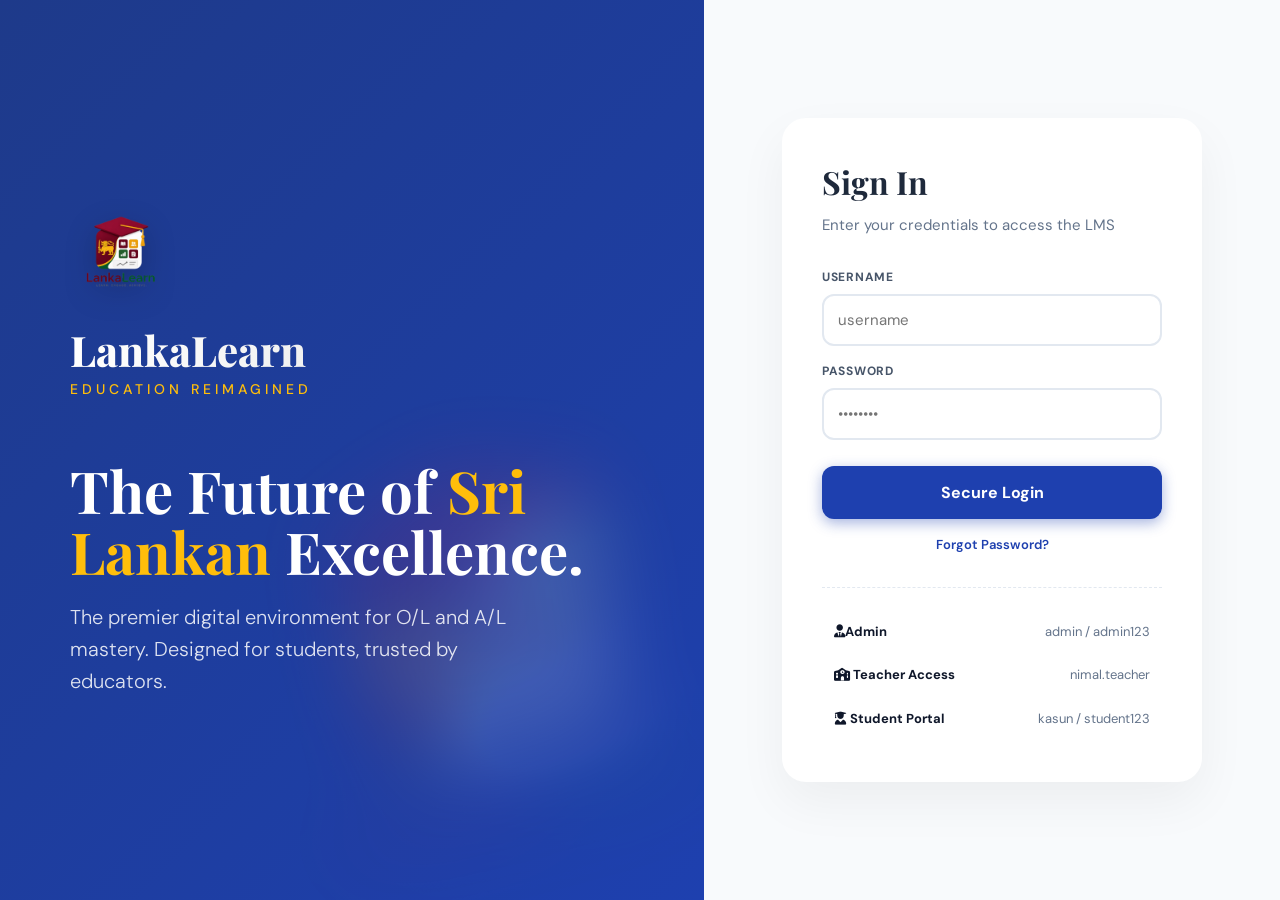
==== commit f02db561: "added logs, password change" ====
--- a/static/index.html
+++ b/static/index.html
@@ -213,8 +213,77 @@
         }
 
         @media (max-width: 1024px) {
-            body.login-body { grid-template-columns: 1fr; }
-            .login-left { display: none; }
+            body.login-body { 
+                display: flex; 
+                flex-direction: column;
+                background: #f1f5f9; /* Slightly cooler background for contrast */
+            }
+
+            /* Create a "Premium App Header" with a curved bottom */
+            .login-left { 
+                padding: 40px 20px 90px 20px; 
+                align-items: center;
+                text-align: center;
+                border-bottom-left-radius: 36px;
+                border-bottom-right-radius: 36px;
+                box-shadow: 0 10px 30px rgba(30, 58, 138, 0.15);
+            }
+
+            .brand-logo-container {
+                display: flex;
+                flex-direction: column;
+                align-items: center;
+                margin-bottom: 20px;
+            }
+
+            .main-logo { 
+                height: 60px; /* Snugger, more professional fit */
+                margin-bottom: 12px;
+                filter: drop-shadow(0 4px 6px rgba(0,0,0,0.15));
+            }
+
+            .brand-name { font-size: 28px; }
+            .brand-tagline { font-size: 11px; letter-spacing: 3px; margin-top: 6px; }
+            
+            .login-headline { 
+                font-size: 22px; 
+                margin-bottom: 0; 
+                line-height: 1.3; 
+                max-width: 300px;
+            }
+            
+            /* Hide the extra fluff so the login form is the star */
+            .login-subtext, .bg-watermark { display: none; }
+
+            /* The Floating Card Overlap Effect */
+            .login-right { 
+                padding: 0 20px 40px 20px;
+                background: transparent;
+                margin-top: -65px; /* Pulls it much further up into the blue */
+                z-index: 10;
+            }
+
+            .login-card { 
+                padding: 32px 24px; 
+                border-radius: 20px;
+                /* Beautiful double-shadow for a 3D float effect */
+                box-shadow: 0 15px 35px rgba(0, 0, 0, 0.08), 0 5px 15px rgba(0,0,0,0.03);
+                border: 1px solid rgba(255,255,255,0.8);
+            }
+
+            /* Tweak the inputs specifically for mobile thumbs */
+            .form-control {
+                padding: 16px !important;
+                font-size: 16px !important; /* Forces iOS not to auto-zoom on tap */
+                border-radius: 14px !important;
+            }
+            
+            .login-btn {
+                padding: 18px;
+                font-size: 16px;
+                border-radius: 14px;
+                margin-top: 16px;
+            }
         }
     </style>
 </head>
@@ -252,6 +321,9 @@
                 <input type="password" id="password" class="form-control" placeholder="••••••••" required autocomplete="current-password">
             </div>
             <button type="submit" class="login-btn">Secure Login</button>
+            <p style="text-align:center; font-size:13px; margin-top:16px;">
+    <a href="#" style="color:#1e40af; text-decoration:none; font-weight:600;" onclick="alert('Forgot your password? Please contact your Class Teacher or the Admin office to receive a temporary login code.')">Forgot Password?</a>
+</p>
         </form>
 
         <div class="demo-creds">
--- a/static/styles.css
+++ b/static/styles.css
@@ -96,17 +96,34 @@
 .header-right { display: flex; align-items: center; gap: 16px; }
 
 .header-user {
+  position: relative; /* Ensure dropdown anchors here */
   display: flex;
   align-items: center;
   gap: 10px;
-  cursor: pointer;
-  position: relative;
-  padding: 6px 10px;
-  border-radius: 8px;
-  transition: background 0.15s;
-}
-.header-user:hover { background: rgba(255,255,255,0.1); }
-.header-user:hover .user-dropdown { display: block; }
+  padding: 6px 12px;
+  background: rgba(255, 255, 255, 0.1);
+  border-radius: 30px;
+  transition: all 0.2s;
+}
+
+
+/* Remove the hover rule and replace with this */
+.header-user.active .user-dropdown {
+  display: block;
+  animation: slideDown 0.2s ease-out;
+}
+
+/* Add a smooth entry animation */
+@keyframes slideDown {
+  from { opacity: 0; transform: translateY(-10px); }
+  to { opacity: 1; transform: translateY(0); }
+}
+
+/* Ensure the cursor changes to let users know it's clickable */
+.header-user {
+  cursor: pointer;
+  user-select: none;
+}
 
 .user-avatar {
   width: 34px; height: 34px;
@@ -135,24 +152,29 @@
 .user-dropdown {
   display: none;
   position: absolute;
-  top: calc(100% + 4px);
+  top: 110%; /* Place it below the header */
   right: 0;
+  width: 160px;
   background: white;
+  border-radius: 12px;
+  box-shadow: 0 10px 25px rgba(0,0,0,0.2);
   border: 1px solid var(--border);
-  border-radius: 8px;
-  box-shadow: var(--shadow-md);
-  min-width: 140px;
   overflow: hidden;
-  z-index: 300;
+  z-index: 1001;
 }
 .dropdown-item {
-  padding: 10px 16px;
-  font-size: 13px;
-  color: var(--text);
-  cursor: pointer;
-  transition: background 0.15s;
-}
-.dropdown-item:hover { background: #f8fafc; }
+  padding: 12px 16px;
+  color: var(--danger);
+  font-weight: 600;
+  display: flex;
+  align-items: center;
+  gap: 8px;
+  transition: background 0.2s;
+}
+
+.dropdown-item:hover {
+  background: #fff1f2;
+}
 
 /* ---- Layout ---- */
 .app-layout {
@@ -415,15 +437,58 @@
 }
 select.form-control { cursor: pointer; }
 
-/* ---- Tables ---- */
+/* --- Fluid Table System --- */
 .table-wrapper {
-  overflow-x: auto;
+  width: 100%;
+  overflow-x: auto; /* Fallback scroll if content is truly massive */
+  -webkit-overflow-scrolling: touch;
   border-radius: var(--radius);
   border: 1px solid var(--border);
-}
+  background: white;
+}
+
 table {
   width: 100%;
   border-collapse: collapse;
+  table-layout: auto; /* Allows columns to adjust to content size */
+}
+
+
+@media (max-width: 480px) {
+  .stat-grid {
+    grid-template-columns: 1fr; /* Stacks stats in a single column on small phones */
+  }
+  
+  .card-header {
+    flex-direction: column;
+    align-items: flex-start;
+    gap: 10px;
+  }
+}
+/* --- Mobile Specific Table Scaling --- */
+@media (max-width: 768px) {
+  /* Reduce padding and font size so more columns fit in one view */
+  tbody td, thead th {
+    padding: 8px 4px !important;
+    font-size: 11px !important;
+  }
+
+  /* Specifically for the Gradebook: make the name column "sticky" 
+     so you can scroll the grades while still seeing who the student is */
+  .gradebook-table th:first-child, 
+  .gradebook-table td:first-child {
+    position: sticky;
+    left: 0;
+    background: white;
+    z-index: 10;
+    box-shadow: 2px 0 5px rgba(0,0,0,0.05);
+    min-width: 80px;
+  }
+
+  /* Hide less important columns like 'Username' on mobile to save space */
+  .text-sm.text-muted {
+    display: none;
+  }
 }
 thead th {
   background: #f8fafc;
@@ -904,6 +969,9 @@
 .course-banner-4 { background: linear-gradient(to right, #b45309, #fbbf24); }
 .course-banner-5 { background: linear-gradient(to right, #be185d, #f472b6); }
 
+
+
+
 /* ---- Responsive ---- */
 @media (max-width: 900px) {
   .sidebar { transform: translateX(calc(-1 * var(--sidebar-w))); }
@@ -913,6 +981,47 @@
   .stat-grid { grid-template-columns: repeat(2, 1fr); }
 }
 
+/* --- Header Mobile Optimization --- */
+@media (max-width: 900px) {
+  .page-title-area {
+    display: none !important;
+  }
+  
+  .top-header {
+    justify-content: space-between;
+    padding: 0 12px;
+  }
+}
+
+  .header-left {
+    gap: 8px; /* Tighten gap between menu icon and logo */
+  }
+
+  .brand-text {
+    font-size: 17px; /* Slightly smaller text to prevent overlap */
+  }
+
+  /* Make the user section more compact */
+  .header-user {
+    padding: 4px 8px;
+    gap: 6px;
+  }
+
+  .user-avatar {
+    width: 30px;
+    height: 30px;
+  }
+
+
+@media (max-width: 400px) {
+  .user-info {
+    display: none; /* Only show the circle avatar on tiny screens */
+  }
+  .brand-text {
+    font-size: 15px;
+  }
+}
+
 /* ---- Info alert ---- */
 .alert {
   padding: 12px 16px;
@@ -933,32 +1042,125 @@
 
 /* Course nav tabs (inside course view) */
 .course-nav {
-  display: flex;
-  gap: 0;
+  display: grid; /* Switch to Grid for perfect alignment */
+  grid-template-columns: repeat(2, 1fr); /* Exactly 2 boxes per row */
+  gap: 12px; /* Uniform spacing between all boxes */
+  background: #ffffff;
+  padding: 16px;
   border-bottom: 2px solid var(--border);
   margin-bottom: 24px;
-  overflow-x: auto;
-  flex-shrink: 0;
-  background: white;
-  border-radius: var(--radius) var(--radius) 0 0;
-  padding: 0 4px;
-}
+  border-radius: var(--radius);
+  box-shadow: 0 2px 10px rgba(0, 0, 0, 0.05);
+}
+/* --- Optimized Course Navigation --- */
+.course-nav {
+  display: grid; /* Switch to Grid for perfect alignment */
+  grid-template-columns: repeat(2, 1fr); /* Exactly 2 boxes per row */
+  gap: 12px; /* Uniform spacing between all boxes */
+  background: #ffffff;
+  padding: 16px;
+  border-bottom: 2px solid var(--border);
+  margin-bottom: 24px;
+  border-radius: var(--radius);
+  box-shadow: 0 2px 10px rgba(0, 0, 0, 0.05);
+}
+
 .course-nav-btn {
-  padding: 12px 16px;
+  /* Remove flex properties */
+  display: flex;
+  align-items: center;
+  justify-content: center;
+  gap: 8px;
+  
+  padding: 14px 10px; /* Increased padding for better touch area */
   font-size: 13px;
   font-weight: 600;
   color: var(--text-muted);
   cursor: pointer;
-  border: none;
-  background: none;
-  border-bottom: 2.5px solid transparent;
-  margin-bottom: -2px;
-  transition: color 0.15s, border-color 0.15s;
+  background: #ffffff;
+  border: 1px solid var(--border);
+  border-radius: 10px;
+  transition: all 0.2s ease;
   font-family: 'DM Sans', sans-serif;
-  white-space: nowrap;
-}
-.course-nav-btn:hover { color: var(--primary); }
-.course-nav-btn.active { color: var(--primary-dark); border-bottom-color: var(--primary-dark); }
+  text-align: center;
+  width: 100%; /* Ensure it fills the grid cell */
+}
+
+.course-nav-btn:hover {
+  background: var(--primary-light);
+  color: var(--primary);
+  border-color: var(--primary-mid);
+  transform: translateY(-1px); /* Professional "lift" effect */
+  box-shadow: 0 4px 12px rgba(0, 0, 0, 0.08);
+}
+
+.course-nav-btn.active {
+  background: var(--primary-dark) !important;
+  color: #ffffff !important; /* FIX: Force text to white for visibility */
+  border-color: var(--primary-dark);
+  box-shadow: 0 4px 12px rgba(30, 64, 175, 0.3); /* Professional glow shadow */
+}
+
+
+/* --- Fix for Laptop View Navigation --- */
+@media (min-width: 901px) {
+  .course-nav {
+    display: flex !important; /* Force back to horizontal row */
+    grid-template-columns: none !important;
+    flex-wrap: wrap !important;
+    gap: 10px;
+    padding: 10px 16px;
+    box-shadow: none;
+    border-bottom: 2px solid var(--border);
+  }
+  
+  .course-nav-btn {
+    width: auto !important; /* Prevent buttons from stretching to full width */
+    flex: 0 1 auto;
+    padding: 8px 16px;
+  }
+
+  /* Hide the mobile-only viewing label on laptops */
+  .mobile-view-label {
+    display: none !important;
+  }
+}
+
+/* --- Mobile Specific Adjustment --- */
+@media (max-width: 600px) {
+  .course-nav {
+    display: grid; /* Switch to Grid for perfect alignment */
+  grid-template-columns: repeat(2, 1fr); /* Exactly 2 boxes per row */
+  gap: 12px; /* Uniform spacing between all boxes */
+  background: #ffffff;
+  padding: 16px;
+  border-bottom: 2px solid var(--border);
+  margin-bottom: 24px;
+  border-radius: var(--radius);
+  box-shadow: 0 2px 10px rgba(0, 0, 0, 0.05);
+  }
+  
+.course-nav-btn {
+  /* Remove flex properties */
+  display: flex;
+  align-items: center;
+  justify-content: center;
+  gap: 8px;
+  
+  padding: 14px 10px; /* Increased padding for better touch area */
+  font-size: 13px;
+  font-weight: 600;
+  color: var(--text-muted);
+  cursor: pointer;
+  background: #ffffff;
+  border: 1px solid var(--border);
+  border-radius: 10px;
+  transition: all 0.2s ease;
+  font-family: 'DM Sans', sans-serif;
+  text-align: center;
+  width: 100%; /* Ensure it fills the grid cell */
+}
+} /* end @media (max-width: 600px) */
 
 /* upcoming item */
 .upcoming-item {
@@ -1044,28 +1246,42 @@
 
 /* Canvas-style Course Navigation */
 .course-nav {
-  background: white;
-  padding: 0 10px;
-  display: flex;
-  gap: 20px;
-  border-bottom: 2px solid #e2e8f0;
-  margin-bottom: 30px;
-  overflow-x: auto;
+  display: grid; /* Switch to Grid for perfect alignment */
+  grid-template-columns: repeat(2, 1fr); /* Exactly 2 boxes per row */
+  gap: 12px; /* Uniform spacing between all boxes */
+  background: #ffffff;
+  padding: 16px;
+  border-bottom: 2px solid var(--border);
+  margin-bottom: 24px;
+  border-radius: var(--radius);
+  box-shadow: 0 2px 10px rgba(0, 0, 0, 0.05);
 }
 
 .course-nav-btn {
-  padding: 15px 5px;
-  border: none;
-  background: none;
+  /* Remove flex properties */
+  display: flex;
+  align-items: center;
+  justify-content: center;
+  gap: 8px;
+  
+  padding: 14px 10px; /* Increased padding for better touch area */
+  font-size: 13px;
   font-weight: 600;
-  color: #64748b;
-  border-bottom: 3px solid transparent;
-  cursor: button;
-}
-
+  color: var(--text-muted);
+  cursor: pointer;
+  background: #ffffff;
+  border: 1px solid var(--border);
+  border-radius: 10px;
+  transition: all 0.2s ease;
+  font-family: 'DM Sans', sans-serif;
+  text-align: center;
+  width: 100%; /* Ensure it fills the grid cell */
+}
 .course-nav-btn.active {
-  color: var(--primary);
-  border-bottom-color: var(--primary);
+  background: var(--primary-dark) !important;
+  color: #ffffff !important; /* FIX: Force text to white for visibility */
+  border-color: var(--primary-dark);
+  box-shadow: 0 4px 12px rgba(30, 64, 175, 0.3); /* Professional glow shadow */
 }
 
 /* Improved Grade Badges for LK Standards */
@@ -1123,6 +1339,221 @@
 }
 .att-btn:last-child { border-right: none; }
 .att-btn:hover { background: #f1f5f9; color: var(--text); }
-.att-btn.present.active { background: #dcfce7; color: #15803d; box-shadow: inset 0 0 0 1px #86efac; }
-.att-btn.absent.active { background: #fee2e2; color: #b91c1c; box-shadow: inset 0 0 0 1px #fca5a5; }
-.att-btn.late.active { background: #fef9c3; color: #a16207; box-shadow: inset 0 0 0 1px #fde047; }+
+
+
+
+/* --- Mobile Sidebar Sub-Navigation --- */
+@media (max-width: 900px) {
+  /* Hide the big grid buttons on mobile */
+  .course-nav {
+    display: none !important;
+  }
+  
+  /* Styling for the sub-menu under the course name in sidebar */
+  .sidebar-sub-menu {
+    background: #f8fafc;
+    margin-bottom: 8px;
+    border-bottom: 1px solid var(--border);
+  }
+
+  .sidebar-sub-item {
+    padding: 10px 20px 10px 54px; /* Indented further */
+    font-size: 13px;
+    color: var(--text-muted);
+    cursor: pointer;
+    display: flex;
+    align-items: center;
+    gap: 10px;
+    transition: all 0.2s;
+  }
+  
+  .sidebar-sub-item:hover {
+    color: var(--primary);
+  }
+  
+  .sidebar-sub-item.active {
+    color: var(--primary);
+    font-weight: 700;
+    background: var(--primary-light);
+    border-right: 3px solid var(--primary);
+  }
+}
+/* --- Mobile View Indicator --- */
+.mobile-view-label {
+  display: none; /* Hidden by default on laptop */
+}
+
+@media (max-width: 900px) {
+  .mobile-view-label {
+    display: flex;
+    align-items: center;
+    gap: 8px;
+    background: #ffffff;
+    padding: 10px 16px;
+    margin: -16px -16px 20px -16px; /* Pulls it to the edges of main content */
+    border-bottom: 1px solid var(--border);
+    font-size: 13px;
+    font-weight: 700;
+    color: var(--primary-dark);
+    box-shadow: 0 2px 4px rgba(0,0,0,0.02);
+  }
+  
+  .mobile-view-label span {
+    color: var(--text-light);
+    font-size: 11px;
+    text-transform: uppercase;
+  }
+}
+
+.att-btn.present.active { background: #dcfce7 !important; color: #15803d !important; box-shadow: inset 0 0 0 1px #86efac !important; }
+.att-btn.absent.active { background: #fee2e2 !important; color: #b91c1c !important; box-shadow: inset 0 0 0 1px #fca5a5 !important; }
+.att-btn.late.active { background: #fef9c3 !important; color: #a16207 !important; box-shadow: inset 0 0 0 1px #fde047 !important; }
+/* ---- Bulk Action Toolbar ---- */
+.bulk-toolbar {
+  display: flex;
+  align-items: center;
+  gap: 12px;
+  padding: 10px 16px;
+  background: #eff6ff;
+  border-bottom: 1px solid #bfdbfe;
+  font-size: 13px;
+  font-weight: 600;
+  color: var(--primary);
+  animation: slideDown 0.15s ease;
+}
+@keyframes slideDown {
+  from { opacity: 0; transform: translateY(-6px); }
+  to   { opacity: 1; transform: translateY(0); }
+}
+
+/* ---- Grade pill badge ---- */
+.grade-pill {
+  display: inline-block;
+  padding: 3px 10px;
+  border-radius: 20px;
+  font-size: 11px;
+  font-weight: 700;
+  background: #f0fdf4;
+  color: #15803d;
+  border: 1px solid #bbf7d0;
+  letter-spacing: 0.3px;
+}
+.grade-pill:empty::before { content: '—'; color: var(--text-muted); }
+
+/* ---- Admission number display ---- */
+code.adm-number {
+  background: #f0f9ff;
+  color: #0369a1;
+  border: 1px solid #bae6fd;
+  padding: 2px 7px;
+  border-radius: 5px;
+  font-size: 12px;
+  font-weight: 600;
+  letter-spacing: 0.5px;
+}
+/* ================================================================
+   SEARCH BOX
+   ================================================================ */
+.search-box {
+  padding: 7px 14px;
+  border: 1.5px solid var(--border);
+  border-radius: 20px;
+  font-size: 13px;
+  width: 220px;
+  outline: none;
+  transition: border-color 0.2s, box-shadow 0.2s;
+  font-family: inherit;
+  background: white;
+}
+.search-box:focus {
+  border-color: var(--primary);
+  box-shadow: 0 0 0 3px rgba(30,64,175,0.08);
+}
+
+/* ================================================================
+   FEE MANAGEMENT
+   ================================================================ */
+.fee-summary-grid {
+  display: grid;
+  grid-template-columns: repeat(4, 1fr);
+  gap: 12px;
+  margin-bottom: 20px;
+}
+@media (max-width: 700px) {
+  .fee-summary-grid { grid-template-columns: 1fr 1fr; }
+}
+.fee-stat-card {
+  border-radius: 12px;
+  padding: 14px 16px;
+  border: 1px solid transparent;
+}
+.fee-stat-label { font-size: 10px; text-transform: uppercase; letter-spacing: 1px; font-weight: 700; opacity: 0.7; }
+.fee-stat-value { font-size: 18px; font-weight: 800; margin: 4px 0 2px; }
+.fee-stat-sub   { font-size: 11px; opacity: 0.65; }
+.fee-stat-blue   { background: #eff6ff; border-color: #bfdbfe; color: #1e40af; }
+.fee-stat-green  { background: #f0fdf4; border-color: #bbf7d0; color: #15803d; }
+.fee-stat-purple { background: #faf5ff; border-color: #e9d5ff; color: #7e22ce; }
+.fee-stat-amber  { background: #fffbeb; border-color: #fde68a; color: #92400e; }
+
+.fee-section-title {
+  font-size: 11px;
+  font-weight: 700;
+  text-transform: uppercase;
+  letter-spacing: 1px;
+  color: var(--text-muted);
+  margin-bottom: 10px;
+  padding-bottom: 6px;
+  border-bottom: 1px solid var(--border);
+}
+.fee-add-form {
+  background: #f8fafc;
+  border: 1px solid var(--border);
+  border-radius: 10px;
+  padding: 16px;
+}
+.fee-table {
+  width: 100%;
+  font-size: 13px;
+  border-collapse: collapse;
+}
+.fee-table th {
+  background: #f8fafc;
+  font-size: 11px;
+  text-transform: uppercase;
+  letter-spacing: 0.5px;
+  color: var(--text-muted);
+  padding: 8px 10px;
+  border-bottom: 1px solid var(--border);
+  text-align: left;
+}
+.fee-table td {
+  padding: 9px 10px;
+  border-bottom: 1px solid #f1f5f9;
+  vertical-align: middle;
+}
+.fee-table tr:hover td { background: #f8fafc; }
+
+.fee-structure-details {
+  background: #f8fafc;
+  border: 1px dashed var(--border);
+  border-radius: 10px;
+  padding: 12px 16px;
+}
+.fee-structure-details summary {
+  font-size: 13px;
+  font-weight: 600;
+  cursor: pointer;
+  color: var(--text-muted);
+  user-select: none;
+}
+.fee-structure-details summary:hover { color: var(--primary); }
+
+.form-row-3 {
+  display: grid;
+  grid-template-columns: repeat(3, 1fr);
+  gap: 12px;
+}
+@media (max-width: 600px) {
+  .form-row-3 { grid-template-columns: 1fr; }
+}
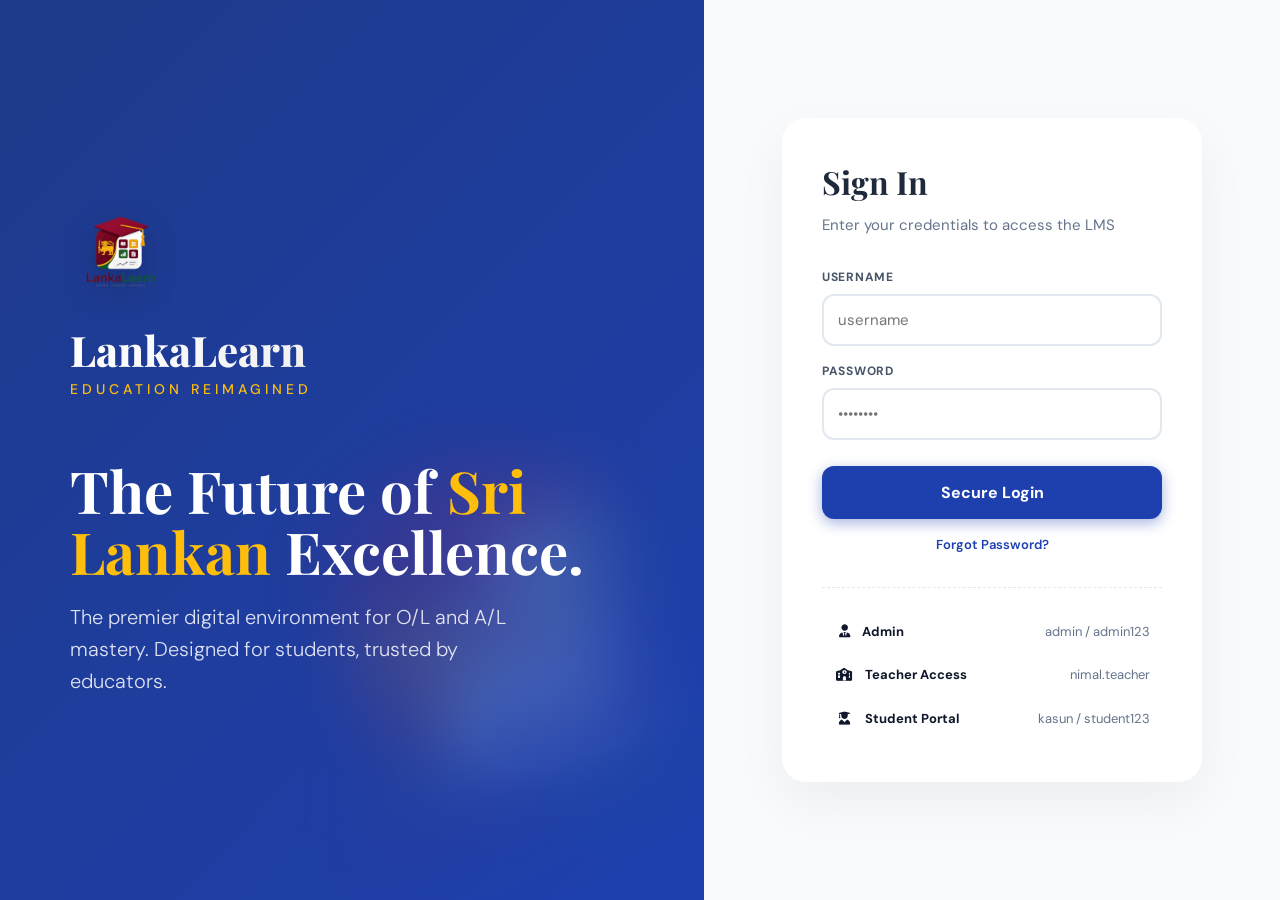
==== commit a5ca6107: "added fontawesome icons" ====
--- a/static/index.html
+++ b/static/index.html
@@ -10,6 +10,7 @@
     
     <link rel="stylesheet" href="/static/styles.css">
     <link rel="stylesheet" href="https://cdnjs.cloudflare.com/ajax/libs/font-awesome/6.0.0/css/all.min.css">
+    
 
 
     <style>
--- a/static/styles.css
+++ b/static/styles.css
@@ -107,6 +107,27 @@
 }
 
 
+/* Gives all FontAwesome icons a uniform width, perfect spacing, and a forced visible color */
+.fas, .far, .fab, .fa-solid {
+    width: 20px;
+    text-align: center;
+    margin-right: 8px;
+    color: var(--text, #334155); /* Forces a dark slate color if your variable fails */
+}
+
+/* Specific fix for sidebar icons */
+.si-icon {
+    display: inline-block;
+    margin-right: 12px;
+    font-size: 16px;
+    color: #64748b; /* Forces sidebar icons to be a visible gray */
+}
+
+/* Make them light up when the sidebar item is active! */
+.sidebar-item.active .si-icon {
+    color: var(--primary, #2563eb); 
+}
+
 /* Remove the hover rule and replace with this */
 .header-user.active .user-dropdown {
   display: block;
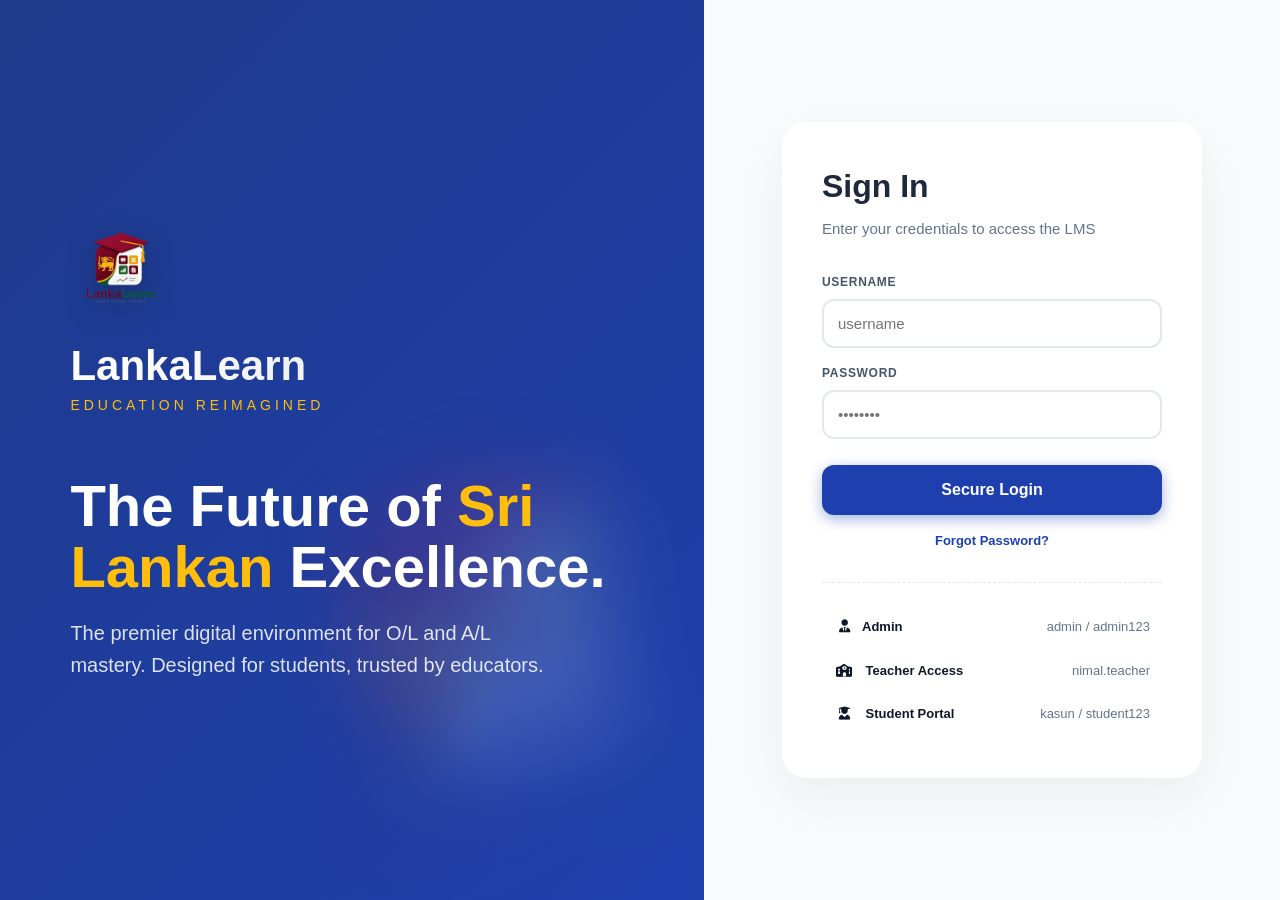
==== commit cb7471c4: "added new database" ====
--- a/static/index.html
+++ b/static/index.html
@@ -23,7 +23,7 @@
             min-height: 100vh;
             display: grid;
             grid-template-columns: 1.1fr 0.9fr;
-            font-family: 'DM Sans', sans-serif;
+            font-family: -apple-system, BlinkMacSystemFont, "Segoe UI", Roboto, Helvetica, Arial, sans-serif;
             background: #ffffff;
             margin: 0;
         }
@@ -69,7 +69,7 @@
         }
 
         .brand-name {
-            font-family: 'Playfair Display', serif;
+            font-family: -apple-system, BlinkMacSystemFont, "Segoe UI", Roboto, Helvetica, Arial, sans-serif;
             font-size: 42px;
             font-weight: 800;
             line-height: 1;
@@ -89,7 +89,7 @@
         }
 
         .login-headline {
-            font-family: 'Playfair Display', serif;
+            font-family: -apple-system, BlinkMacSystemFont, "Segoe UI", Roboto, Helvetica, Arial, sans-serif;
             font-size: 58px;
             line-height: 1.05;
             font-weight: 700;
@@ -132,7 +132,7 @@
         }
 
         .login-title {
-            font-family: 'Playfair Display', serif;
+            font-family: -apple-system, BlinkMacSystemFont, "Segoe UI", Roboto, Helvetica, Arial, sans-serif;
             font-size: 32px;
             font-weight: 700;
             color: #1e293b;
@@ -152,7 +152,7 @@
             color: white;
             border: none;
             border-radius: 12px;
-            font-family: 'DM Sans', sans-serif;
+            font-family: -apple-system, BlinkMacSystemFont, "Segoe UI", Roboto, Helvetica, Arial, sans-serif;
             font-size: 16px;
             font-weight: 700;
             cursor: pointer;
--- a/static/styles.css
+++ b/static/styles.css
@@ -28,7 +28,7 @@
 *, *::before, *::after { box-sizing: border-box; margin: 0; padding: 0; }
 
 body {
-  font-family: 'DM Sans', sans-serif;
+  font-family: -apple-system, BlinkMacSystemFont, "Segoe UI", Roboto, Helvetica, Arial, sans-serif;
   color: var(--text);
   background: var(--bg);
   line-height: 1.5;
@@ -75,7 +75,7 @@
 }
 .brand-icon-small { font-size: 22px; }
 .brand-text {
-  font-family: 'Playfair Display', serif;
+  font-family: -apple-system, BlinkMacSystemFont, "Segoe UI", Roboto, Helvetica, Arial, sans-serif;
   font-size: 19px;
   font-weight: 700;
   color: white;
@@ -343,7 +343,7 @@
   margin-bottom: 24px;
 }
 .page-header h1 {
-  font-family: 'Playfair Display', serif;
+  font-family: -apple-system, BlinkMacSystemFont, "Segoe UI", Roboto, Helvetica, Arial, sans-serif;
   font-size: 26px;
   font-weight: 700;
   color: var(--text);
@@ -367,7 +367,7 @@
   gap: 6px;
   padding: 8px 16px;
   border-radius: 8px;
-  font-family: 'DM Sans', sans-serif;
+  font-family: -apple-system, BlinkMacSystemFont, "Segoe UI", Roboto, Helvetica, Arial, sans-serif;
   font-size: 13.5px;
   font-weight: 600;
   cursor: pointer;
@@ -441,7 +441,7 @@
   padding: 9px 13px;
   border: 1.5px solid var(--border);
   border-radius: 8px;
-  font-family: 'DM Sans', sans-serif;
+  font-family: -apple-system, BlinkMacSystemFont, "Segoe UI", Roboto, Helvetica, Arial, sans-serif;
   font-size: 13.5px;
   color: var(--text);
   transition: border-color 0.15s, box-shadow 0.15s;
@@ -571,7 +571,7 @@
   font-size: 30px;
   font-weight: 700;
   color: var(--primary-dark);
-  font-family: 'Playfair Display', serif;
+  font-family: -apple-system, BlinkMacSystemFont, "Segoe UI", Roboto, Helvetica, Arial, sans-serif;
 }
 .stat-label { font-size: 12px; color: var(--text-muted); font-weight: 500; }
 
@@ -824,7 +824,7 @@
   border-bottom: 2.5px solid transparent;
   margin-bottom: -2px;
   transition: color 0.15s, border-color 0.15s;
-  font-family: 'DM Sans', sans-serif;
+  font-family: -apple-system, BlinkMacSystemFont, "Segoe UI", Roboto, Helvetica, Arial, sans-serif;
 }
 .tab-btn:hover { color: var(--primary); }
 .tab-btn.active { color: var(--primary); border-bottom-color: var(--primary); }
@@ -940,14 +940,51 @@
   padding: 60px 20px;
   color: var(--text-muted);
 }
-.spinner {
-  width: 36px; height: 36px;
-  border: 3px solid var(--primary-light);
+/* ---- Super Cool Academic Loader ---- */
+.edu-loader {
+  display: flex;
+  align-items: center;
+  justify-content: center;
+  width: 64px;
+  height: 64px;
+  border-radius: 50%;
+  position: relative;
+  margin: 0 auto;
+}
+
+/* The spinning rings */
+.edu-loader::before {
+  content: '';
+  position: absolute;
+  inset: 0;
+  border: 4px solid transparent;
   border-top-color: var(--primary);
+  border-bottom-color: var(--sl-gold);
   border-radius: 50%;
-  animation: spin 0.7s linear infinite;
-}
-@keyframes spin { to { transform: rotate(360deg); } }
+  animation: spinRing 1.2s cubic-bezier(0.68, -0.55, 0.265, 1.55) infinite;
+}
+
+/* The glowing center icon */
+/* The glowing center icon */
+.edu-loader::after {
+  content: '\f19d'; /* Unicode for fa-graduation-cap */
+  font-family: "Font Awesome 6 Free";
+  font-weight: 900; /* Required for solid FontAwesome icons */
+  color: var(--primary); 
+  font-size: 28px;
+  position: absolute;
+  animation: pulseIcon 1.5s ease-in-out infinite;
+}
+
+@keyframes spinRing {
+  0% { transform: rotate(0deg); }
+  100% { transform: rotate(360deg); }
+}
+
+@keyframes pulseIcon {
+  0%, 100% { transform: scale(0.9); opacity: 0.8; }
+  50% { transform: scale(1.1); opacity: 1; filter: drop-shadow(0 0 8px var(--sl-gold)); }
+}
 
 /* ---- Empty state ---- */
 .empty-state {
@@ -1102,7 +1139,7 @@
   border: 1px solid var(--border);
   border-radius: 10px;
   transition: all 0.2s ease;
-  font-family: 'DM Sans', sans-serif;
+  font-family: -apple-system, BlinkMacSystemFont, "Segoe UI", Roboto, Helvetica, Arial, sans-serif;
   text-align: center;
   width: 100%; /* Ensure it fills the grid cell */
 }
@@ -1177,7 +1214,7 @@
   border: 1px solid var(--border);
   border-radius: 10px;
   transition: all 0.2s ease;
-  font-family: 'DM Sans', sans-serif;
+  font-family: -apple-system, BlinkMacSystemFont, "Segoe UI", Roboto, Helvetica, Arial, sans-serif;
   text-align: center;
   width: 100%; /* Ensure it fills the grid cell */
 }
@@ -1231,7 +1268,7 @@
 }
 
 .brand-text {
-  font-family: 'Playfair Display', serif;
+  font-family: -apple-system, BlinkMacSystemFont, "Segoe UI", Roboto, Helvetica, Arial, sans-serif;
   color: white;
   font-size: 22px;
   font-weight: 800;
@@ -1242,9 +1279,13 @@
   width: 260px;
   background: var(--sidebar-bg);
   border-right: 1px solid #e2e8f0;
-  height: 100vh;
+  
+  /* The Fix: Calculate height perfectly OR use bottom: 0 */
+  top: 64px;
+  bottom: 0; 
+  height: auto; /* Removes the 100vh overflow */
+  
   position: fixed;
-  top: 64px;
   padding-top: 20px;
 }
 
@@ -1294,7 +1335,7 @@
   border: 1px solid var(--border);
   border-radius: 10px;
   transition: all 0.2s ease;
-  font-family: 'DM Sans', sans-serif;
+  font-family: -apple-system, BlinkMacSystemFont, "Segoe UI", Roboto, Helvetica, Arial, sans-serif;
   text-align: center;
   width: 100%; /* Ensure it fills the grid cell */
 }
@@ -1484,7 +1525,7 @@
   width: 220px;
   outline: none;
   transition: border-color 0.2s, box-shadow 0.2s;
-  font-family: inherit;
+  font-family: -apple-system, BlinkMacSystemFont, "Segoe UI", Roboto, Helvetica, Arial, sans-serif;
   background: white;
 }
 .search-box:focus {
@@ -1577,4 +1618,226 @@
 }
 @media (max-width: 600px) {
   .form-row-3 { grid-template-columns: 1fr; }
+}
+
+
+/* ---- Refined Dark Mode Overrides ---- */
+body.dark-mode {
+  --bg: #0f172a;
+  --card-bg: #1e293b;
+  --text: #f1f5f9;
+  --text-muted: #cbd5e1;
+  --border: #334155;
+  --sidebar-bg: #1e293b;
+  --primary-light: #1e3a8a; /* Darker blue for active states */
+}
+
+body.dark-mode .sidebar { background: var(--sidebar-bg); border-right: 1px solid var(--border); }
+body.dark-mode .sidebar-item { color: var(--text-muted); }
+body.dark-mode .sidebar-item:hover, 
+body.dark-mode .sidebar-item.active { background: #334155; color: #fff; }
+
+body.dark-mode .card { background: var(--card-bg); border: 1px solid var(--border); }
+body.dark-mode .card-header { background: #1e293b; border-bottom: 1px solid var(--border); }
+body.dark-mode .card-title { color: #fff; }
+
+body.dark-mode table { background: var(--card-bg); color: var(--text); }
+body.dark-mode thead th { background: #0f172a !important; color: var(--text-muted) !important; }
+body.dark-mode tbody td { border-bottom: 1px solid var(--border); }
+body.dark-mode tbody tr:hover { background: #334155 !important; }
+
+body.dark-mode .form-control { background: #0f172a !important; color: #fff !important; border-color: var(--border) !important; }
+body.dark-mode .modal-box { background: var(--card-bg); color: var(--text); }
+
+
+/* ---- Deep Dark Mode Fixes for Cards & Fees ---- */
+body.dark-mode .course-card,
+body.dark-mode .stat-card,
+body.dark-mode .fee-stat-card,
+body.dark-mode .att-stat-card,
+body.dark-mode .upcoming-item,
+body.dark-mode .course-nav-btn {
+  background: var(--card-bg) !important;
+  border-color: var(--border) !important;
+  color: var(--text) !important;
+}
+
+body.dark-mode .course-nav-btn:hover {
+  background: #334155 !important;
+}
+
+/* Force the colored fee boxes to mute properly in dark mode */
+body.dark-mode .fee-stat-blue,
+body.dark-mode .fee-stat-green,
+body.dark-mode .fee-stat-purple,
+body.dark-mode .fee-stat-amber {
+  background: #1e293b !important;
+  border-color: #475569 !important;
+  color: #f8fafc !important;
+}
+
+/* Fix any stray white text headers */
+body.dark-mode .fee-stat-label,
+body.dark-mode .stat-label {
+  color: var(--text-muted) !important;
+}
+
+/* ---- Deep Dark Mode Fixes - Part 2 ---- */
+
+/* 1. Force override any inline white/gray backgrounds injected by JavaScript */
+body.dark-mode [style*="background: white"],
+body.dark-mode [style*="background: #f8fafc"],
+body.dark-mode [style*="background: #fafafa"],
+body.dark-mode [style*="background:#f8fafc"],
+body.dark-mode [style*="background:#fafafa"],
+body.dark-mode [style*="background:#ffffff"],
+body.dark-mode [style*="background:white"] {
+    background-color: var(--card-bg) !important;
+    border-color: var(--border) !important;
+    color: var(--text) !important;
+}
+
+/* 2. Fix Calendar & Timetable grids */
+body.dark-mode .cal-grid, 
+body.dark-mode .cal-cell,
+body.dark-mode .cal-header-cell {
+    background-color: var(--card-bg) !important;
+    border-color: var(--border) !important;
+}
+body.dark-mode .cal-cell:hover { background-color: #334155 !important; }
+body.dark-mode .cal-cell.empty { background-color: #0f172a !important; }
+body.dark-mode .cal-cell.today { background-color: #1e3a8a !important; box-shadow: inset 0 0 0 2px var(--primary); }
+
+/* 3. Fix Help & Support Details boxes */
+body.dark-mode details {
+    background-color: var(--card-bg) !important;
+    border-color: var(--border) !important;
+    color: var(--text) !important;
+}
+
+/* 4. Fix stray inputs and dropdowns */
+body.dark-mode select,
+body.dark-mode input[type="date"],
+body.dark-mode input[type="month"],
+body.dark-mode input[type="time"] {
+    background-color: #0f172a !important;
+    color: white !important;
+    border-color: var(--border) !important;
+}
+
+/* ---- Deep Dark Mode Fixes - Part 3 (Buttons & Audit Logs) ---- */
+
+/* 1. Fix Secondary Buttons (Calendar Next/Prev & Clear Date) */
+body.dark-mode .btn-secondary {
+    background-color: #1e293b !important;
+    color: #f1f5f9 !important;
+    border-color: #475569 !important;
+}
+
+body.dark-mode .btn-secondary:hover {
+    background-color: #334155 !important;
+    border-color: #94a3b8 !important;
+}
+
+/* 2. Fix Audit Logs Table Inline Colors */
+body.dark-mode #auditLogsBody td {
+    color: var(--text-muted) !important;
+    border-bottom-color: var(--border) !important; /* Fixes the white row dividers */
+}
+
+/* Force the dark text in the name and details columns to be white/gray */
+body.dark-mode #auditLogsBody td div,
+body.dark-mode #auditLogsBody td strong,
+body.dark-mode #auditLogsBody td[style*="color:#334155"],
+body.dark-mode #auditLogsBody td[style*="color:#64748b"] {
+    color: var(--text) !important;
+}
+
+/* 3. Fix the Sticky Table Header in Audit Logs */
+body.dark-mode .table-wrapper thead[style*="background:#f8fafc"] th,
+body.dark-mode .table-wrapper thead[style*="background:#f8fafc"] {
+    background-color: #0f172a !important;
+    color: var(--text-muted) !important;
+    border-bottom-color: var(--border) !important;
+}
+
+/* ---- Sidebar Footer Layout ---- */
+.sidebar {
+  display: flex;
+  flex-direction: column;
+}
+
+/* This forces the navigation to take up available space and push the footer down */
+.sidebar-section {
+  flex: 1;
+  overflow-y: auto;
+}
+
+.sidebar-footer {
+  flex-shrink: 0;
+  background: inherit;
+  border-top: 1px solid var(--border);
+  padding: 12px 0 32px 0; /* Lifts the menu off the bottom taskbar */
+  z-index: 10;
+}
+
+/* Ensures the dropdown options match your dark mode theme */
+body.dark-mode .sidebar-footer select option {
+  background-color: var(--card-bg);
+  color: var(--text);
+}
+
+
+/* ---- Premium Custom Language Dropdown ---- */
+.lang-dropdown {
+  display: none;
+  position: absolute;
+  bottom: 100%; /* Forces the menu to pop UPwards */
+  left: 10px;
+  right: 10px;
+  margin-bottom: 8px; /* Space between button and menu */
+  background: white;
+  border-radius: 12px;
+  box-shadow: 0 -5px 25px rgba(0,0,0,0.12); /* Shadow points upwards */
+  border: 1px solid var(--border);
+  overflow: hidden;
+  z-index: 1001;
+}
+
+.lang-selector.active .lang-dropdown {
+  display: block;
+  animation: popUpMenu 0.2s cubic-bezier(0.16, 1, 0.3, 1);
+}
+
+@keyframes popUpMenu {
+  from { opacity: 0; transform: translateY(10px); }
+  to { opacity: 1; transform: translateY(0); }
+}
+
+.lang-item {
+  padding: 12px 16px;
+  font-size: 13px;
+  font-weight: 600;
+  color: var(--text);
+  cursor: pointer;
+  transition: background 0.15s ease;
+}
+
+.lang-item:hover {
+  background: var(--primary-light);
+  color: var(--primary-dark);
+}
+
+/* Dropdown Dark Mode Overrides */
+body.dark-mode .lang-dropdown {
+  background: var(--card-bg);
+  border-color: var(--border);
+  box-shadow: 0 -5px 25px rgba(0,0,0,0.4);
+}
+body.dark-mode .lang-item {
+  color: var(--text);
+}
+body.dark-mode .lang-item:hover {
+  background: #334155;
+  color: #fff;
 }
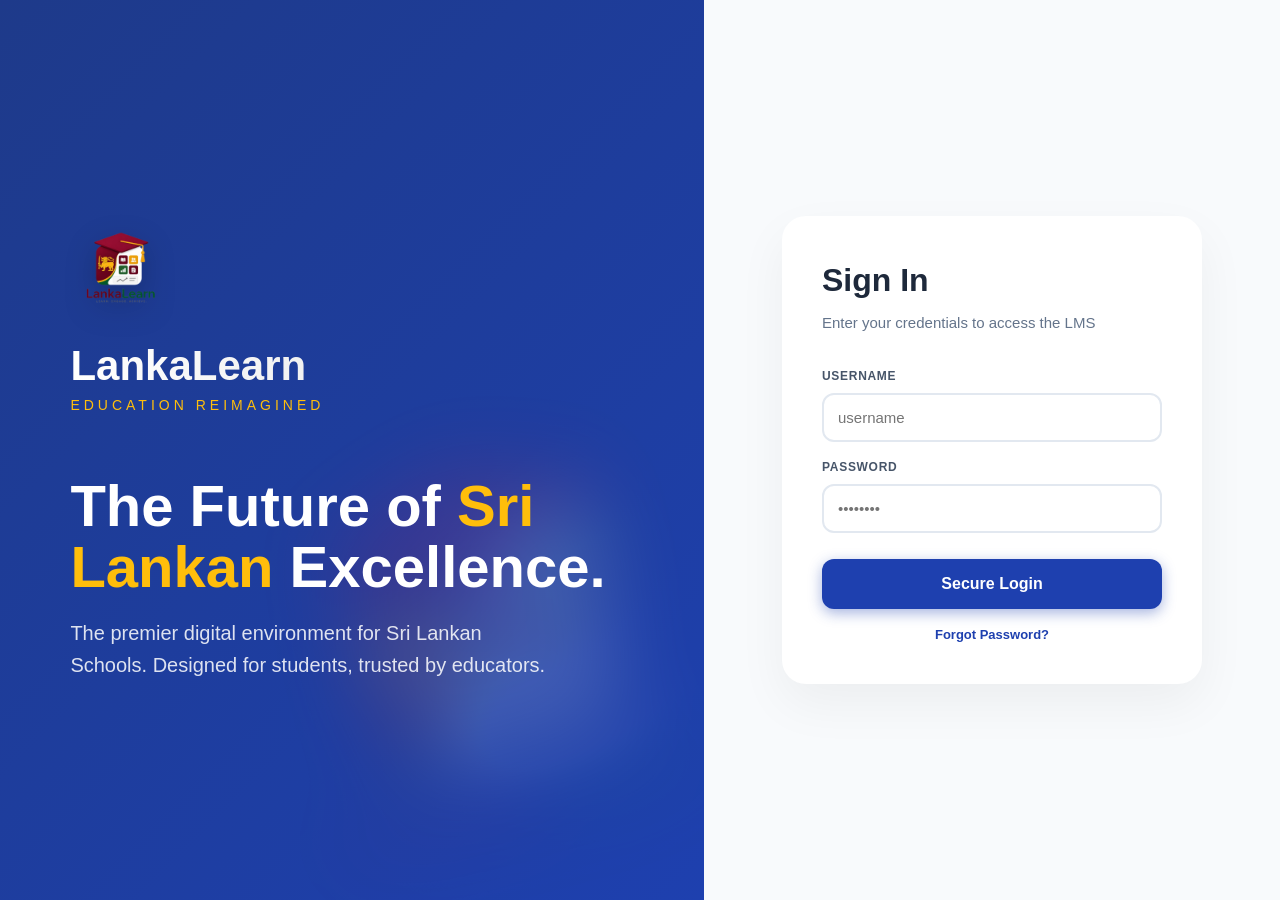
==== commit 6b7fbafa: "removed demo login information" ====
--- a/static/index.html
+++ b/static/index.html
@@ -301,7 +301,7 @@
 
     <h1 class="login-headline">The Future of <span>Sri Lankan</span> Excellence.</h1>
     <p class="login-subtext">
-        The premier digital environment for O/L and A/L mastery. Designed for students, trusted by educators.
+        The premier digital environment for Sri Lankan Schools. Designed for students, trusted by educators.
     </p>
 </div>
 
@@ -327,20 +327,7 @@
 </p>
         </form>
 
-        <div class="demo-creds">
-            <div class="demo-row" onclick="fillCreds('admin','admin123')">
-                <span class="bold"><i class="fa-solid fa-user-tie"></i>Admin  </span>
-                <span class="text-muted">admin / admin123</span>
-            </div>
-            <div class="demo-row" onclick="fillCreds('nimal.teacher','teacher123')">
-                <span class="bold"><i class="fa-solid fa-school"></i> Teacher Access</span>
-                <span class="text-muted">nimal.teacher</span>
-            </div>
-            <div class="demo-row" onclick="fillCreds('kasun','student123')">
-                <span class="bold"><i class="fa-solid fa-user-graduate"></i> Student Portal</span>
-                <span class="text-muted">kasun / student123</span>
-            </div>
-        </div>
+        
     </div>
 </div>
 
--- a/static/styles.css
+++ b/static/styles.css
@@ -217,61 +217,85 @@
   overflow-y: auto;
   transition: transform 0.25s;
   z-index: 100;
+  display: flex;
+  flex-direction: column;
 }
 .sidebar.collapsed { transform: translateX(calc(-1 * var(--sidebar-w))); }
 
 .sidebar-section {
   padding: 12px 0;
+  flex: 1;
+  overflow-y: auto;
 }
 
 .sidebar-heading {
-  font-size: 10px;
-  font-weight: 700;
+  font-size: 11px;
+  font-weight: 800;
   text-transform: uppercase;
   letter-spacing: 1.2px;
-  color: var(--text-light);
-  padding: 12px 20px 6px;
+  color: #475569; /* Darker, more visible heading */
+  padding: 16px 20px 8px;
 }
 
 .sidebar-item {
   display: flex;
   align-items: center;
-  gap: 10px;
-  padding: 9px 20px;
-  color: var(--text-muted);
-  font-size: 13.5px;
-  font-weight: 500;
+  gap: 12px; /* Better spacing */
+  padding: 10px 20px;
+  color: #1e293b; /* Near black for high contrast */
+  font-size: 14px; /* Slightly larger */
+  font-weight: 600; /* Bolder default text */
   cursor: pointer;
-  border-left: 3px solid transparent;
-  transition: all 0.15s;
+  border-left: 4px solid transparent; /* Thicker indicator bar */
+  transition: all 0.2s ease;
   user-select: none;
 }
+
 .sidebar-item:hover {
-  background: var(--primary-light);
-  color: var(--primary);
-  border-left-color: var(--primary-light);
-}
+  background: #f8fafc;
+  color: var(--primary-dark);
+}
+
 .sidebar-item.active {
   background: var(--primary-light);
   color: var(--primary-dark);
   border-left-color: var(--primary);
-  font-weight: 600;
-}
-.sidebar-item .si-icon { font-size: 16px; width: 20px; text-align: center; }
+  font-weight: 700; /* Extra bold when active */
+}
+
+/* Specific fix for sidebar icons */
+.si-icon {
+  display: inline-block;
+  margin-right: 12px;
+  font-size: 18px; /* Larger icons */
+  width: 22px;
+  text-align: center;
+  color: #64748b; /* Solid visible gray */
+  transition: color 0.2s ease;
+}
+
+.sidebar-item:hover .si-icon {
+  color: var(--primary-mid);
+}
+
+.sidebar-item.active .si-icon {
+  color: var(--primary); /* Lights up when active */
+}
+
 .sidebar-item .si-badge {
   margin-left: auto;
   background: var(--primary);
   color: white;
   border-radius: 10px;
-  font-size: 10px;
-  padding: 1px 7px;
-  font-weight: 600;
+  font-size: 10.5px;
+  padding: 2px 8px;
+  font-weight: 700;
 }
 
 .sidebar-divider {
   height: 1px;
   background: var(--border);
-  margin: 8px 16px;
+  margin: 12px 20px;
 }
 
 .sidebar-course-list {
@@ -280,30 +304,41 @@
 .sidebar-course-item {
   display: flex;
   align-items: center;
-  gap: 10px;
-  padding: 8px 20px;
+  gap: 12px;
+  padding: 10px 20px;
   cursor: pointer;
-  border-left: 3px solid transparent;
+  border-left: 4px solid transparent;
   transition: all 0.15s;
 }
 .sidebar-course-item:hover { background: #f8fafc; border-left-color: var(--border); }
 .sidebar-course-item.active { background: var(--primary-light); border-left-color: var(--primary); }
+
 .course-dot {
-  width: 28px; height: 28px;
+  width: 30px; height: 30px;
   border-radius: 8px;
   display: flex; align-items: center; justify-content: center;
-  font-size: 11px;
+  font-size: 12px;
   font-weight: 700;
   color: white;
   flex-shrink: 0;
+  box-shadow: 0 2px 4px rgba(0,0,0,0.1);
 }
 .course-dot-label {
-  font-size: 12.5px;
-  font-weight: 500;
-  color: var(--text-muted);
+  font-size: 13.5px;
+  font-weight: 700;
+  color: #1e293b; /* High contrast */
   line-height: 1.2;
 }
-.course-dot-code { font-size: 10px; color: var(--text-light); }
+.course-dot-code { font-size: 11px; font-weight: 600; color: #64748b; }
+
+.sidebar-footer {
+  flex-shrink: 0;
+  background: inherit;
+  border-top: 1px solid var(--border);
+  padding: 12px 0 24px 0; 
+  z-index: 10;
+}
+
 
 /* ---- Main Content ---- */
 .main-content {
@@ -1622,6 +1657,17 @@
 
 
 /* ---- Refined Dark Mode Overrides ---- */
+
+
+body.dark-mode .sidebar-heading { color: #94a3b8 !important; }
+body.dark-mode .sidebar-item { color: #f1f5f9 !important; }
+body.dark-mode .sidebar-item .si-icon { color: #94a3b8 !important; }
+body.dark-mode .sidebar-item:hover { background: #334155 !important; color: #ffffff !important; }
+body.dark-mode .sidebar-item:hover .si-icon { color: #cbd5e1 !important; }
+body.dark-mode .sidebar-item.active { background: #1e3a8a !important; color: #ffffff !important; border-left-color: #60a5fa !important; }
+body.dark-mode .sidebar-item.active .si-icon { color: #60a5fa !important; }
+body.dark-mode .course-dot-label { color: #f1f5f9 !important; }
+
 body.dark-mode {
   --bg: #0f172a;
   --card-bg: #1e293b;
